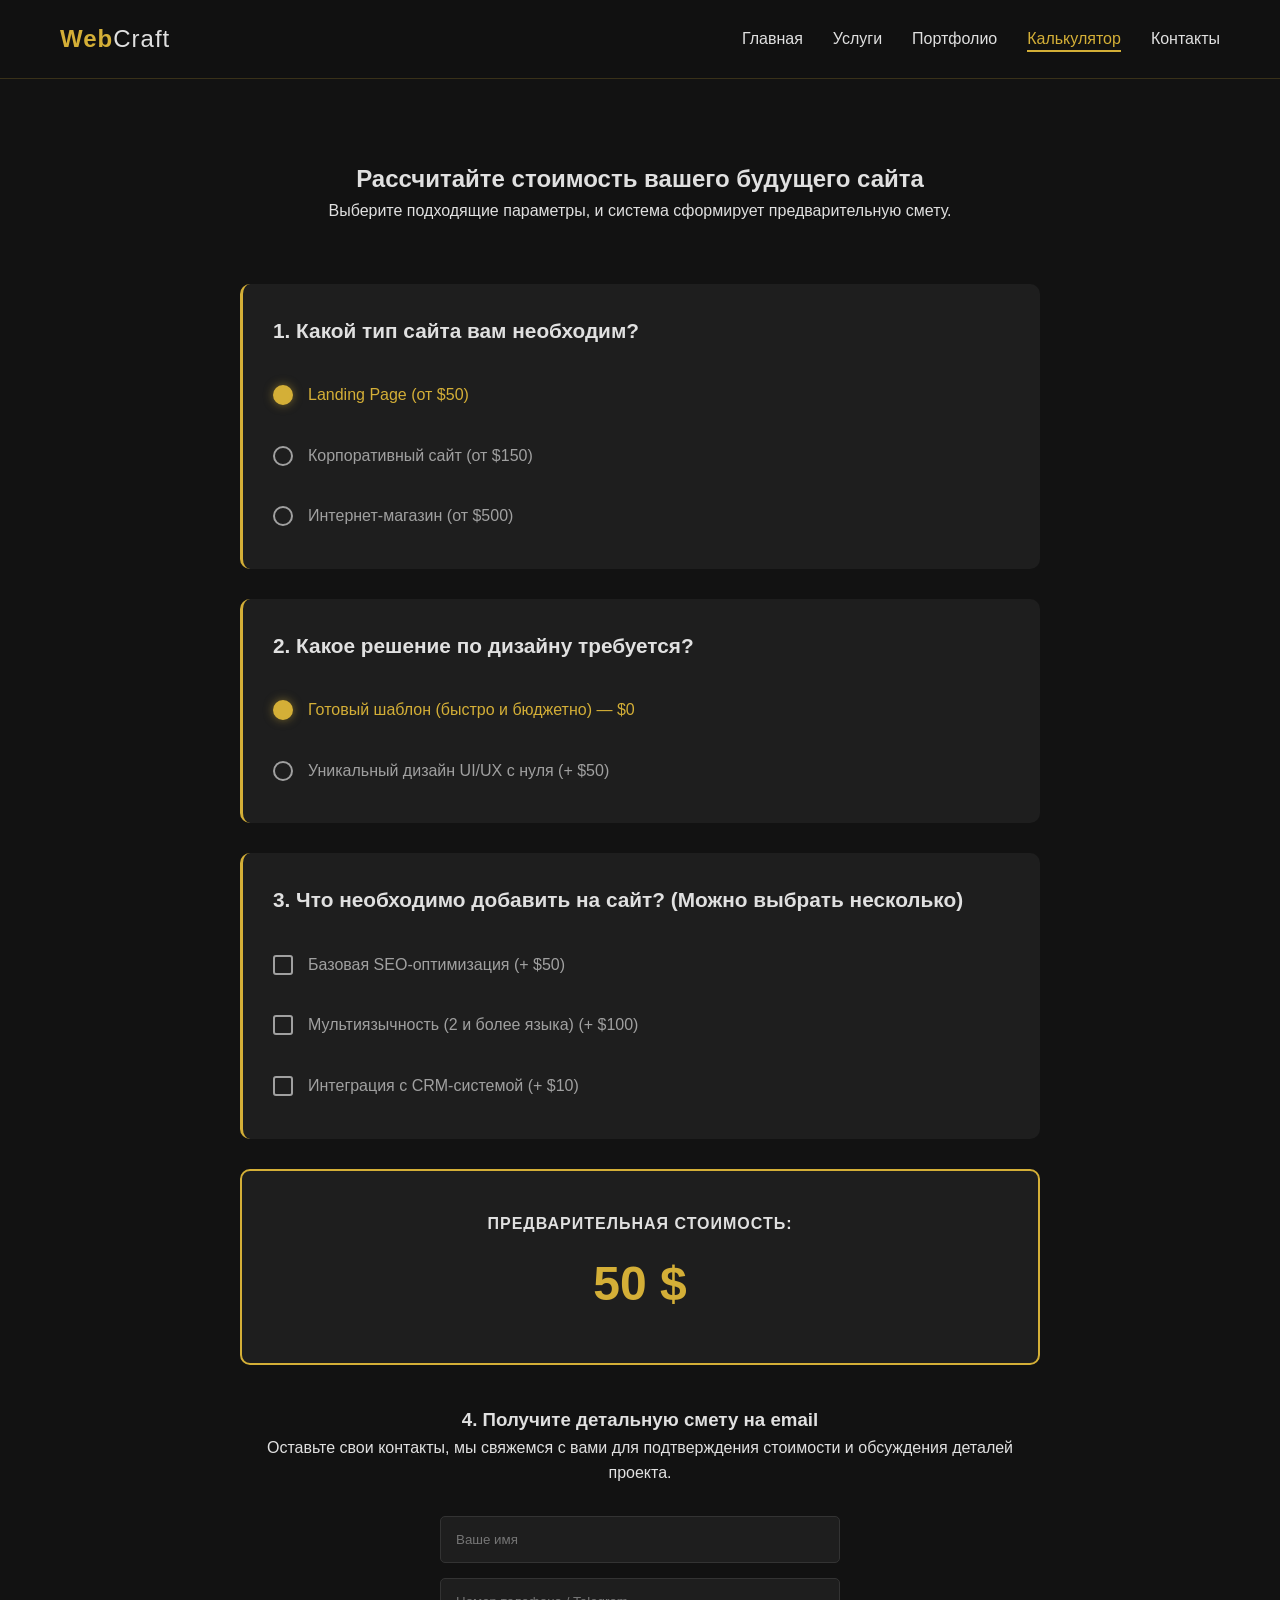
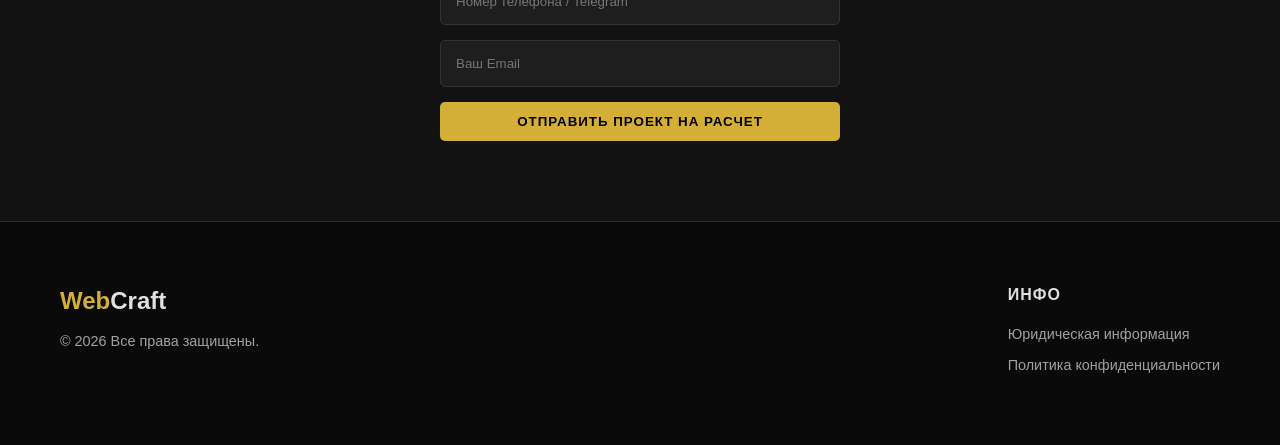
==== calculator.html @ 6cf31d61 "Add files via upload" ====
<!DOCTYPE html>
<html lang="ru">
<head>
    <meta charset="UTF-8">
    <meta name="viewport" content="width=device-width, initial-scale=1.0">
    <title>Калькулятор стоимости разработки сайта | WebCraft</title>
    <link rel="shortcut icon" href="images/favicon.ico" type="image/x-icon">
    <link rel="stylesheet" href="style.css">
</head>
<body>

    <header class="header">
        <div class="container">
            <div class="logo">
                <a href="index.html"><strong>Web</strong>Craft</a>
            </div>
            <nav class="navigation">
                <ul>
                    <li><a href="index.html">Главная</a></li>
                    <li><a href="index.html#services">Услуги</a></li>
                    <li><a href="index.html#portfolio">Портфолио</a></li>
                    <li><a href="calculator.html" class="active">Калькулятор</a></li>
                    <li><a href="contacts.html">Контакты</a></li>
                </ul>
            </nav>
        </div>
    </header>

    <main class="calc-page">
        <section class="calculator-section">
            <div class="container">
                <div class="calc-header">
                    <h1>Рассчитайте стоимость вашего будущего сайта</h1>
                    <p>Выберите подходящие параметры, и система сформирует предварительную смету.</p>
                </div>

                <form id="site-calculator" class="calc-form">
                    
                    <div class="calc-step">
                        <h3>1. Какой тип сайта вам необходим?</h3>
                        <div class="radio-group">
                            <label class="calc-option">
                                <input type="radio" name="site-type" value="landing" data-price="50" checked>
                                <span class="option-custom"></span>
                                <span class="option-text">Landing Page (от $50)</span>
                            </label>
                            <label class="calc-option">
                                <input type="radio" name="site-type" value="corporate" data-price="150">
                                <span class="option-custom"></span>
                                <span class="option-text">Корпоративный сайт (от $150)</span>
                            </label>
                            <label class="calc-option">
                                <input type="radio" name="site-type" value="ecommerce" data-price="500">
                                <span class="option-custom"></span>
                                <span class="option-text">Интернет-магазин (от $500)</span>
                            </label>
                        </div>
                    </div>

                    <div class="calc-step">
                        <h3>2. Какое решение по дизайну требуется?</h3>
                        <div class="radio-group">
                            <label class="calc-option">
                                <input type="radio" name="design-type" value="template" data-price="0" checked>
                                <span class="option-custom"></span>
                                <span class="option-text">Готовый шаблон (быстро и бюджетно) — $0</span>
                            </label>
                            <label class="calc-option">
                                <input type="radio" name="design-type" value="custom" data-price="50">
                                <span class="option-custom"></span>
                                <span class="option-text">Уникальный дизайн UI/UX с нуля (+ $50)</span>
                            </label>
                        </div>
                    </div>

                    <div class="calc-step">
                        <h3>3. Что необходимо добавить на сайт? (Можно выбрать несколько)</h3>
                        <div class="checkbox-group">
                            <label class="calc-option">
                                <input type="checkbox" name="addons" value="seo" data-price="50">
                                <span class="option-custom-check"></span>
                                <span class="option-text">Базовая SEO-оптимизация (+ $50)</span>
                            </label>
                            <label class="calc-option">
                                <input type="checkbox" name="addons" value="multilang" data-price="100">
                                <span class="option-custom-check"></span>
                                <span class="option-text">Мультиязычность (2 и более языка) (+ $100)</span>
                            </label>
                            <label class="calc-option">
                                <input type="checkbox" name="addons" value="crm" data-price="10">
                                <span class="option-custom-check"></span>
                                <span class="option-text">Интеграция с CRM-системой (+ $10)</span>
                            </label>
                        </div>
                    </div>

                    <div class="calc-total">
                        <h4>Предварительная стоимость:</h4>
                        <div class="total-price"><span id="total-cost">300</span> $</div>
                    </div>

                    <div class="calc-lead-form">
                        <h3>4. Получите детальную смету на email</h3>
                        <p>Оставьте свои контакты, мы свяжемся с вами для подтверждения стоимости и обсуждения деталей проекта.</p>
                        
                        <div class="form-inputs">
                            <input type="text" name="client-name" placeholder="Ваше имя" required>
                            <input type="tel" name="client-phone" placeholder="Номер телефона / Telegram" required>
                            <input type="email" name="client-email" placeholder="Ваш Email" required>
                            <button type="submit" class="btn btn-primary">Отправить проект на расчет</button>
                        </div>
                    </div>

                </form>
            </div>
        </section>
    </main>

    <footer class="footer">
        <div class="container">
            <div class="footer-grid">
                <div class="footer-brand">
                    <h3><strong>Web</strong>Craft</h3>
                    <p>© 2026 Все права защищены.</p>
                </div>
                <div class="footer-links">
                    <h4>Инфо</h4>
                    <ul>
                        <li><a href="legal.html">Юридическая информация</a></li>
                        <li><a href="#">Политика конфиденциальности</a></li>
                    </ul>
                </div>
            </div>
        </div>
    </footer>

    <script src="script.js"></script>
</body>
</html>
---- style.css ----
/* ==========================================================================
   ОСНОВНЫЕ СТИЛИ (Переменные и обнуление)
   ========================================================================== */
:root {
    /* Наша цветовая палитра */
    --bg-dark: #121212;      /* Глубокий темно-серый для фона */
    --bg-card: #1E1E1E;      /* Чуть светлее для блоков, карточек */
    --text-main: #E0E0E0;   /* Светло-серый текст (не чисто белый, чтобы не резал глаза) */
    --text-muted: #A0A0A0;  /* Потускневший текст для описаний */
    --gold: #D4AF37;        /* Основной золотой акцент */
    --gold-hover: #F1D57F;  /* Золотой при наведении (светлее) */
    
    /* Шрифты и параметры */
    --font-main: 'Segoe UI', Roboto, Helvetica, Arial, sans-serif;
    --container-width: 1200px;
    --transition: all 0.3s ease;
}

* {
    margin: 0;
    padding: 0;
    box-sizing: border-box;
}

body {
    background-color: var(--bg-dark);
    color: var(--text-main);
    font-family: var(--font-main);
    line-height: 1.6;
    overflow-x: hidden;
}

a {
    text-decoration: none;
    color: inherit;
    transition: var(--transition);
}

ul {
    list-style: none;
}

img {
    max-width: 100%;
    height: auto;
}

/* Общие элементы */
.container {
    max-width: var(--container-width);
    margin: 0 auto;
    padding: 0 20px;
}

.container-narrow {
    max-width: 800px; /* Для юридических текстов */
}

.section-title {
    text-align: center;
    font-size: 2.5rem;
    margin-bottom: 50px;
    text-transform: uppercase;
    letter-spacing: 2px;
}

/* Кнопки (Buttons) */
.btn {
    display: inline-block;
    padding: 12px 30px;
    border-radius: 5px;
    font-weight: 600;
    text-transform: uppercase;
    letter-spacing: 1px;
    cursor: pointer;
    border: none;
    text-align: center;
}

.btn-primary {
    background-color: var(--gold);
    color: #000; /* Черный текст на золотом */
}

.btn-primary:hover {
    background-color: var(--gold-hover);
    transform: translateY(-2px); /* Легкий эффект всплытия */
}

.btn-secondary {
    background-color: transparent;
    border: 2px solid var(--gold);
    color: var(--gold);
}

.btn-secondary:hover {
    background-color: rgba(212, 175, 55, 0.1); /* Прозрачный золотой фон */
}

.btn-outline {
    background-color: transparent;
    border: 2px solid var(--text-main);
    color: var(--text-main);
}

.btn-outline:hover {
    border-color: var(--gold);
    color: var(--gold);
}

/* ==========================================================================
   ШАПКА (Header)
   ========================================================================== */
.header {
    background-color: rgba(18, 18, 18, 0.95); /* Полупрозрачный фон */
    padding: 20px 0;
    position: fixed;
    top: 0;
    width: 100%;
    z-index: 1000;
    border-bottom: 1px solid rgba(212, 175, 55, 0.2); /* Тонкая золотая линия */
}

.header .container {
    display: flex;
    justify-content: space-between;
    align-items: center;
}

.logo {
    font-size: 1.5rem;
    letter-spacing: 1px;
}

.logo strong {
    color: var(--gold); /* "Web" в логотипе золотой */
}

.navigation ul {
    display: flex;
    gap: 30px;
}

.navigation a {
    font-weight: 500;
    position: relative;
    padding-bottom: 5px;
}

/* Золотое подчеркивание при наведении (эффект Хай-тек) */
.navigation a::after {
    content: '';
    position: absolute;
    bottom: 0;
    left: 0;
    width: 0;
    height: 2px;
    background-color: var(--gold);
    transition: var(--transition);
}

.navigation a:hover::after,
.navigation a.active::after {
    width: 100%;
}

.navigation a.active {
    color: var(--gold);
}

/* Корректировка отступа для main, чтобы header не перекрывал контент */
main {
    margin-top: 80px;
}

/* ==========================================================================
   ГЛАВНАЯ СТРАНИЦА (Index.html)
   ========================================================================== */

/* Hero Section */
.hero {
    padding: 100px 0;
    background: radial-gradient(circle at center, #1E1E1E 0%, #121212 100%); /* Градиент */
}

.hero .container {
    display: flex;
    align-items: center;
    gap: 50px;
}

.hero-content {
    flex: 1;
}

.hero-content h1 {
    font-size: 3.5rem;
    line-height: 1.2;
    margin-bottom: 20px;
}

.hero-content p {
    color: var(--text-muted);
    font-size: 1.2rem;
    margin-bottom: 40px;
}

.hero-buttons {
    display: flex;
    gap: 20px;
}

.hero-image {
    flex: 1;
    text-align: right;
}

.hero-image img {
    filter: drop-shadow(0 0 15px rgba(212, 175, 55, 0.3)); /* Золотое свечение */
}

/* Services */
.services {
    padding: 80px 0;
    background-color: var(--bg-card);
}

.services-grid {
    display: flex;
    gap: 30px;
}

.service-card {
    flex: 1;
    background-color: var(--bg-dark);
    padding: 40px;
    border-radius: 10px;
    border: 1px solid transparent;
    transition: var(--transition);
    text-align: center;
}

.service-card:hover {
    border-color: var(--gold);
    transform: translateY(-5px);
}

.service-card h3 {
    font-size: 1.5rem;
    margin-bottom: 15px;
    color: var(--gold);
}

.service-card p {
    color: var(--text-muted);
    margin-bottom: 25px;
}

.price {
    font-size: 1.3rem;
    font-weight: 700;
    color: var(--text-main);
    border-bottom: 2px solid var(--gold); /* Подчеркивание цены */
    padding-bottom: 5px;
}

/* Portfolio (краткая версия) */
.portfolio {
    padding: 80px 0;
}

.portfolio-grid {
    display: flex;
    gap: 30px;
}

.portfolio-item {
    flex: 1;
    position: relative;
    border-radius: 10px;
    overflow: hidden;
    border: 1px solid rgba(212, 175, 55, 0.2);
}

.portfolio-item img {
    display: block;
    width: 100%;
}

.portfolio-info {
    position: absolute;
    bottom: 0;
    left: 0;
    width: 100%;
    padding: 20px;
    background: linear-gradient(to top, rgba(0,0,0,0.8), transparent);
}

.portfolio-info h3 {
    color: var(--gold);
    font-size: 1.2rem;
}

/* CTA Block */
.cta-block {
    padding: 100px 0;
    background-color: var(--bg-card);
    text-align: center;
    border-top: 1px solid rgba(212, 175, 55, 0.2);
}

.cta-block h2 {
    font-size: 2.5rem;
    margin-bottom: 15px;
}

.cta-block p {
    color: var(--text-muted);
    margin-bottom: 40px;
    max-width: 600px;
    margin-left: auto;
    margin-right: auto;
}

.btn-large {
    padding: 15px 40px;
    font-size: 1.1rem;
}

/* ==========================================================================
   КАЛЬКУЛЯТОР (Calculator.html)
   ========================================================================== */
.calc-page {
    padding: 80px 0;
}

.calc-header {
    text-align: center;
    margin-bottom: 60px;
}

.calc-form {
    max-width: 800px;
    margin: 0 auto;
}

.calc-step {
    background-color: var(--bg-card);
    padding: 30px;
    border-radius: 10px;
    margin-bottom: 30px;
    border-left: 3px solid var(--gold); /* Золотая полоса слева */
}

.calc-step h3 {
    font-size: 1.3rem;
    margin-bottom: 25px;
    color: var(--text-main);
}

/* Группы опций */
.radio-group, .checkbox-group {
    display: flex;
    flex-direction: column;
    gap: 15px;
}

/* Стилизация опции (Label) */
.calc-option {
    display: flex;
    align-items: center;
    cursor: pointer;
    position: relative;
    padding: 10px 0;
}

/* Скрываем стандартные кружочки и галочки */
.calc-option input {
    position: absolute;
    opacity: 0;
    cursor: pointer;
}

/* Кастомный радио-кружок */
.option-custom, .option-custom-check {
    width: 20px;
    height: 20px;
    border: 2px solid var(--text-muted);
    margin-right: 15px;
    transition: var(--transition);
    display: inline-block;
}

.option-custom { border-radius: 50%; } /* Круглый */
.option-custom-check { border-radius: 3px; } /* Квадратный */

/* Стиль при наведении */
.calc-option:hover .option-custom,
.calc-option:hover .option-custom-check {
    border-color: var(--gold);
}

/* Стиль при выборе (Checked) */
.calc-option input:checked + .option-custom,
.calc-option input:checked + .option-custom-check {
    border-color: var(--gold);
    background-color: var(--gold);
    box-shadow: 0 0 10px rgba(212, 175, 55, 0.5); /* Хай-тек свечение */
}

.option-text {
    color: var(--text-muted);
    transition: var(--transition);
}

.calc-option input:checked ~ .option-text {
    color: var(--gold); /* Текст становится золотым при выборе */
    font-weight: 500;
}

/* Итоговая цена */
.calc-total {
    text-align: center;
    padding: 40px;
    margin-bottom: 40px;
    background-color: var(--bg-card);
    border-radius: 10px;
    border: 2px solid var(--gold);
}

.calc-total h4 {
    text-transform: uppercase;
    letter-spacing: 1px;
    margin-bottom: 10px;
}

.total-price {
    font-size: 3rem;
    font-weight: 800;
    color: var(--gold);
}

/* Лид-форма */
.calc-lead-form {
    text-align: center;
}

.form-inputs {
    margin-top: 30px;
    display: flex;
    flex-direction: column;
    gap: 15px;
    max-width: 400px;
    margin-left: auto;
    margin-right: auto;
}

/* Вводы (Inputs) в стиле хай-тек */
.form-inputs input {
    padding: 15px;
    background-color: var(--bg-card);
    border: 1px solid #333;
    color: var(--text-main);
    border-radius: 5px;
    transition: var(--transition);
}

.form-inputs input:focus {
    outline: none;
    border-color: var(--gold); /* Золотая рамка при фокусе */
    box-shadow: 0 0 10px rgba(212, 175, 55, 0.2);
}

/* ==========================================================================
   ЮРИДИЧЕСКАЯ ИНФОРМАЦИЯ (Legal.html)
   ========================================================================== */
.legal-page {
    padding: 80px 0;
}

.legal-section h1 {
    font-size: 2.5rem;
    margin-bottom: 10px;
}

.last-updated {
    color: var(--text-muted);
    margin-bottom: 30px;
}

hr {
    border: 0;
    height: 1px;
    background: linear-gradient(to right, var(--gold), transparent);
    margin-bottom: 40px;
}

.legal-block {
    margin-bottom: 40px;
}

.legal-block h2 {
    color: var(--gold);
    margin-bottom: 20px;
    font-size: 1.5rem;
}

.legal-block p {
    color: var(--text-muted);
    margin-bottom: 15px;
}

.legal-block ul {
    margin-left: 20px;
    list-style: disc;
    color: var(--text-muted);
    margin-bottom: 15px;
}

.legal-block a {
    color: var(--gold);
    border-bottom: 1px solid var(--gold);
}

.legal-table {
    width: 100%;
    border-collapse: collapse;
    margin-top: 20px;
}

.legal-table td {
    padding: 15px;
    border-bottom: 1px solid #333;
    color: var(--text-muted);
}

.legal-table tr:hover td {
    background-color: rgba(255, 255, 255, 0.02); /* Легкий блик */
}

.legal-table td strong {
    color: var(--text-main);
}

/* ==========================================================================
   ПОДВАЛ (Footer)
   ========================================================================== */
.footer {
    padding: 60px 0;
    background-color: #0A0A0A; /* Чуть темнее основного фона */
    border-top: 1px solid rgba(212, 175, 55, 0.2);
}

.footer-grid {
    display: flex;
    justify-content: space-between;
    gap: 40px;
}

.footer-brand h3 { font-size: 1.5rem; margin-bottom: 10px; }
.footer-brand strong { color: var(--gold); }
.footer-brand p { color: var(--text-muted); font-size: 0.9rem; }

.footer-contacts h4, .footer-links h4 {
    text-transform: uppercase;
    letter-spacing: 1px;
    margin-bottom: 15px;
    color: var(--text-main);
}

.footer-contacts p, .footer-links a {
    color: var(--text-muted);
    font-size: 0.9rem;
    margin-bottom: 8px;
    display: block;
}

.footer-links a:hover,
.footer-links a.active {
    color: var(--gold);
}
/* ==========================================================================
   СТРАНИЦА КОНТАКТОВ (Contacts.html)
   ========================================================================== */
.contacts-page {
    padding: 80px 0;
}

.contacts-header {
    text-align: center;
    margin-bottom: 60px;
}

.contacts-grid {
    display: flex;
    gap: 50px;
}

.contacts-info, .contacts-form-box {
    flex: 1;
    background-color: var(--bg-card);
    padding: 40px;
    border-radius: 10px;
    border: 1px solid rgba(212, 175, 55, 0.1);
}

.contacts-info h2, .contacts-form-box h2 {
    font-size: 1.8rem;
    color: var(--gold);
    margin-bottom: 15px;
}

.contacts-description {
    color: var(--text-muted);
    margin-bottom: 30px;
}

/* Сводка контактов */
.info-meta {
    display: flex;
    flex-direction: column;
    gap: 20px;
    margin-bottom: 30px;
}

.meta-item {
    display: flex;
    flex-direction: column;
    border-bottom: 1px solid #333;
    padding-bottom: 10px;
}

.meta-label {
    font-size: 0.85rem;
    color: var(--text-muted);
    text-transform: uppercase;
    letter-spacing: 1px;
}

.meta-value {
    font-size: 1.2rem;
    font-weight: 500;
    margin-top: 5px;
}

.meta-value:hover {
    color: var(--gold);
}

.text-gold {
    color: var(--gold);
}

/* Блок карты */
.contacts-map-box {
    margin-top: 20px;
}

.map-placeholder {
    background-color: var(--bg-dark);
    height: 200px;
    border-radius: 5px;
    border: 1px dashed var(--gold);
    display: flex;
    justify-content: center;
    align-items: center;
    color: var(--text-muted);
    font-size: 0.9rem;
}

/* Форма */
.feedback-form {
    display: flex;
    flex-direction: column;
    gap: 20px;
    margin-top: 30px;
}

.form-group input, .form-group textarea {
    width: 100%;
    padding: 15px;
    background-color: var(--bg-dark);
    border: 1px solid #333;
    color: var(--text-main);
    border-radius: 5px;
    font-family: var(--font-main);
    transition: var(--transition);
}

.form-group input:focus, .form-group textarea:focus {
    outline: none;
    border-color: var(--gold);
    box-shadow: 0 0 10px rgba(212, 175, 55, 0.2);
}

.btn-full {
    width: 100%;
}
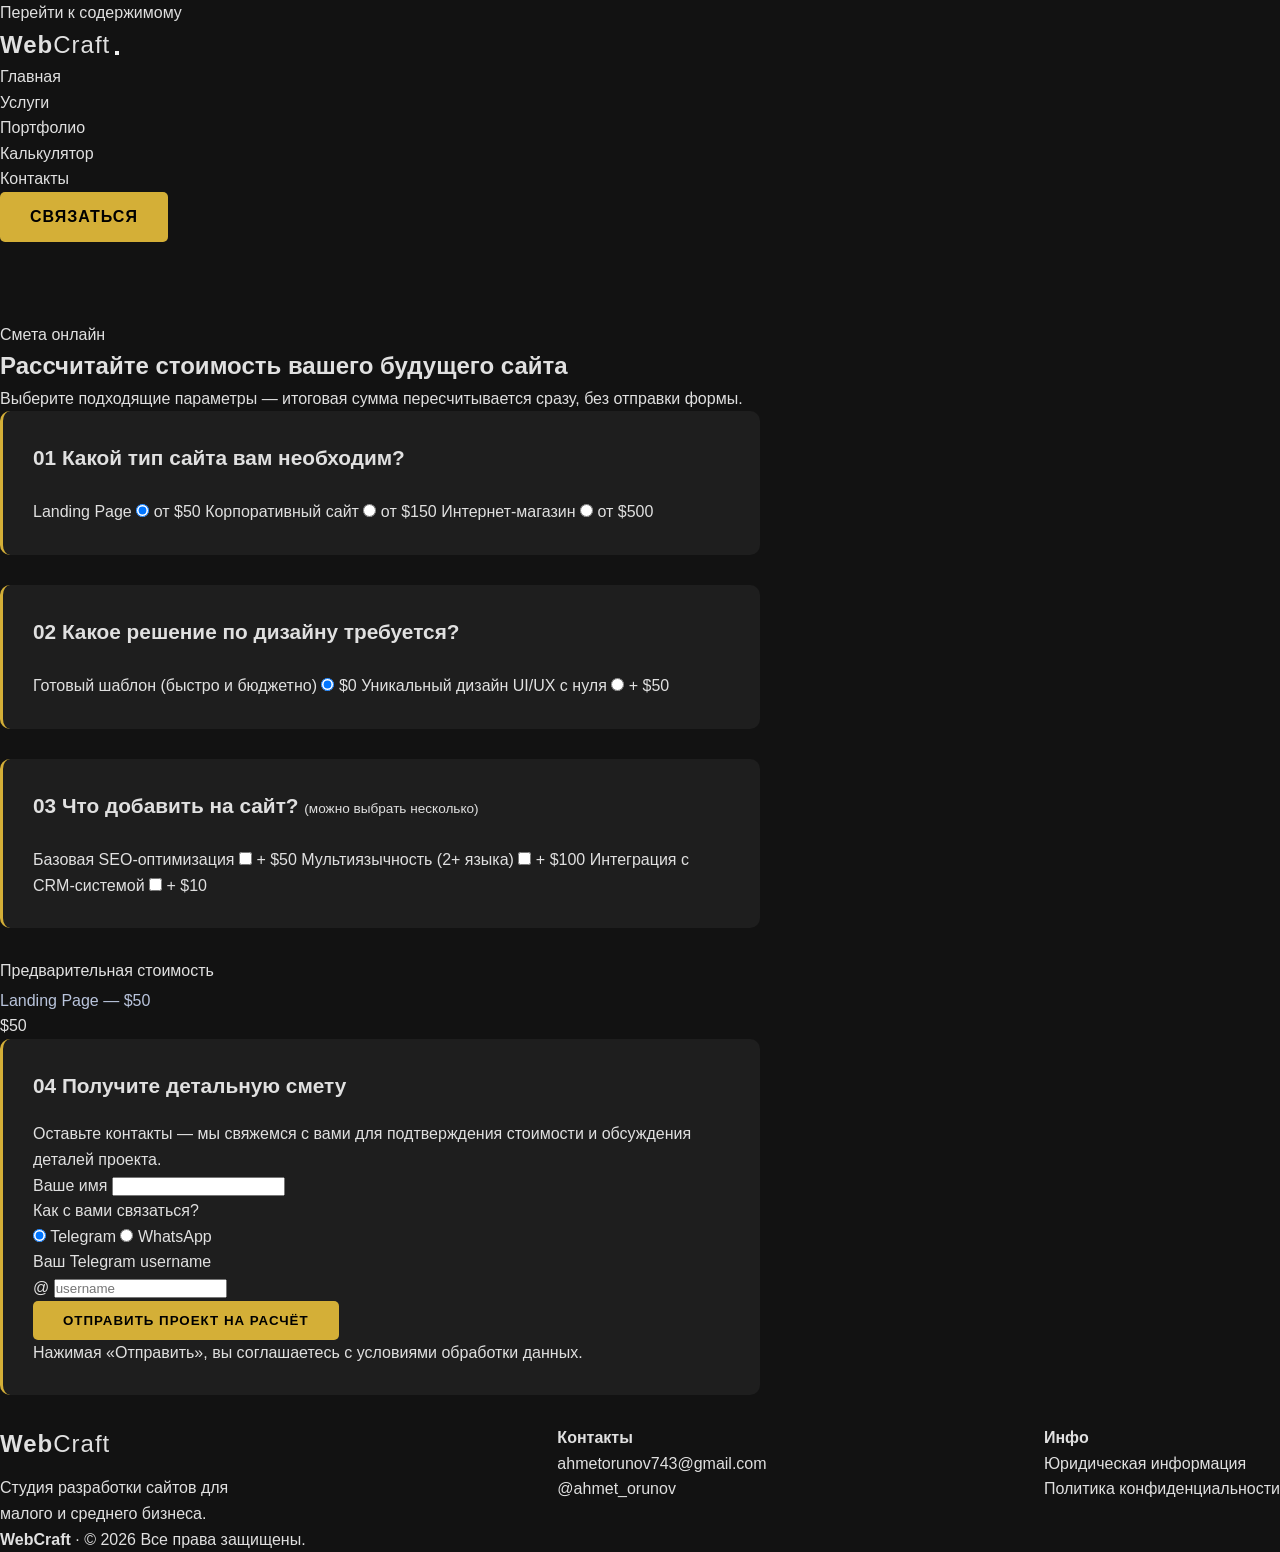
==== commit a281bb26: "Cjjc Nxbc" ====
--- a/calculator.html
+++ b/calculator.html
@@ -1,139 +1,219 @@
-<!DOCTYPE html>
-<html lang="ru">
-<head>
-    <meta charset="UTF-8">
-    <meta name="viewport" content="width=device-width, initial-scale=1.0">
-    <title>Калькулятор стоимости разработки сайта | WebCraft</title>
-    <link rel="shortcut icon" href="images/favicon.ico" type="image/x-icon">
-    <link rel="stylesheet" href="style.css">
-</head>
-<body>
-
-    <header class="header">
-        <div class="container">
-            <div class="logo">
-                <a href="index.html"><strong>Web</strong>Craft</a>
-            </div>
-            <nav class="navigation">
-                <ul>
-                    <li><a href="index.html">Главная</a></li>
-                    <li><a href="index.html#services">Услуги</a></li>
-                    <li><a href="index.html#portfolio">Портфолио</a></li>
-                    <li><a href="calculator.html" class="active">Калькулятор</a></li>
-                    <li><a href="contacts.html">Контакты</a></li>
-                </ul>
-            </nav>
-        </div>
-    </header>
-
-    <main class="calc-page">
-        <section class="calculator-section">
-            <div class="container">
-                <div class="calc-header">
-                    <h1>Рассчитайте стоимость вашего будущего сайта</h1>
-                    <p>Выберите подходящие параметры, и система сформирует предварительную смету.</p>
-                </div>
-
-                <form id="site-calculator" class="calc-form">
-                    
-                    <div class="calc-step">
-                        <h3>1. Какой тип сайта вам необходим?</h3>
-                        <div class="radio-group">
-                            <label class="calc-option">
-                                <input type="radio" name="site-type" value="landing" data-price="50" checked>
-                                <span class="option-custom"></span>
-                                <span class="option-text">Landing Page (от $50)</span>
-                            </label>
-                            <label class="calc-option">
-                                <input type="radio" name="site-type" value="corporate" data-price="150">
-                                <span class="option-custom"></span>
-                                <span class="option-text">Корпоративный сайт (от $150)</span>
-                            </label>
-                            <label class="calc-option">
-                                <input type="radio" name="site-type" value="ecommerce" data-price="500">
-                                <span class="option-custom"></span>
-                                <span class="option-text">Интернет-магазин (от $500)</span>
-                            </label>
-                        </div>
-                    </div>
-
-                    <div class="calc-step">
-                        <h3>2. Какое решение по дизайну требуется?</h3>
-                        <div class="radio-group">
-                            <label class="calc-option">
-                                <input type="radio" name="design-type" value="template" data-price="0" checked>
-                                <span class="option-custom"></span>
-                                <span class="option-text">Готовый шаблон (быстро и бюджетно) — $0</span>
-                            </label>
-                            <label class="calc-option">
-                                <input type="radio" name="design-type" value="custom" data-price="50">
-                                <span class="option-custom"></span>
-                                <span class="option-text">Уникальный дизайн UI/UX с нуля (+ $50)</span>
-                            </label>
-                        </div>
-                    </div>
-
-                    <div class="calc-step">
-                        <h3>3. Что необходимо добавить на сайт? (Можно выбрать несколько)</h3>
-                        <div class="checkbox-group">
-                            <label class="calc-option">
-                                <input type="checkbox" name="addons" value="seo" data-price="50">
-                                <span class="option-custom-check"></span>
-                                <span class="option-text">Базовая SEO-оптимизация (+ $50)</span>
-                            </label>
-                            <label class="calc-option">
-                                <input type="checkbox" name="addons" value="multilang" data-price="100">
-                                <span class="option-custom-check"></span>
-                                <span class="option-text">Мультиязычность (2 и более языка) (+ $100)</span>
-                            </label>
-                            <label class="calc-option">
-                                <input type="checkbox" name="addons" value="crm" data-price="10">
-                                <span class="option-custom-check"></span>
-                                <span class="option-text">Интеграция с CRM-системой (+ $10)</span>
-                            </label>
-                        </div>
-                    </div>
-
-                    <div class="calc-total">
-                        <h4>Предварительная стоимость:</h4>
-                        <div class="total-price"><span id="total-cost">300</span> $</div>
-                    </div>
-
-                    <div class="calc-lead-form">
-                        <h3>4. Получите детальную смету на email</h3>
-                        <p>Оставьте свои контакты, мы свяжемся с вами для подтверждения стоимости и обсуждения деталей проекта.</p>
-                        
-                        <div class="form-inputs">
-                            <input type="text" name="client-name" placeholder="Ваше имя" required>
-                            <input type="tel" name="client-phone" placeholder="Номер телефона / Telegram" required>
-                            <input type="email" name="client-email" placeholder="Ваш Email" required>
-                            <button type="submit" class="btn btn-primary">Отправить проект на расчет</button>
-                        </div>
-                    </div>
-
-                </form>
-            </div>
-        </section>
-    </main>
-
-    <footer class="footer">
-        <div class="container">
-            <div class="footer-grid">
-                <div class="footer-brand">
-                    <h3><strong>Web</strong>Craft</h3>
-                    <p>© 2026 Все права защищены.</p>
-                </div>
-                <div class="footer-links">
-                    <h4>Инфо</h4>
-                    <ul>
-                        <li><a href="legal.html">Юридическая информация</a></li>
-                        <li><a href="#">Политика конфиденциальности</a></li>
-                    </ul>
-                </div>
-            </div>
-        </div>
-    </footer>
-
-    <script src="script.js"></script>
-</body>
-</html>+<!doctype html>
+<html lang="ru">
+<head>
+  <meta charset="UTF-8">
+  <meta name="viewport" content="width=device-width, initial-scale=1.0">
+  <title>Калькулятор стоимости разработки сайта | WebCraft</title>
+  <meta name="description" content="Рассчитайте предварительную стоимость вашего сайта онлайн: выберите тип сайта, дизайн и нужные опции — итог обновляется сразу.">
+
+  <meta property="og:type" content="website">
+  <meta property="og:title" content="Калькулятор стоимости разработки сайта | WebCraft">
+  <meta property="og:description" content="Выберите параметры — получите предварительную смету за 2 минуты.">
+  <meta property="og:image" content="https://ahmetorunov743.github.io/WebCraft/images.jfif">
+  <meta property="og:url" content="https://ahmetorunov743.github.io/WebCraft/calculator.html">
+
+  <link rel="icon" type="image/svg+xml" href="favicon.svg">
+  <link rel="preconnect" href="https://fonts.googleapis.com">
+  <link rel="preconnect" href="https://fonts.gstatic.com" crossorigin>
+  <link href="https://fonts.googleapis.com/css2?family=Space+Grotesk:wght@500;700&family=Inter:wght@400;500;600&family=JetBrains+Mono:wght@400;600&display=swap" rel="stylesheet">
+  <link rel="stylesheet" href="style.css">
+</head>
+<body>
+  <a class="skip-link" href="#main">Перейти к содержимому</a>
+
+  <header class="site-header">
+    <div class="wrap">
+      <a class="logo" href="index.html"><b>Web</b>Craft</a>
+      <button class="nav-toggle" aria-label="Открыть меню" aria-expanded="false">
+        <span></span>
+      </button>
+      <nav class="main-nav">
+        <ul>
+          <li><a href="index.html">Главная</a></li>
+          <li><a href="index.html#services">Услуги</a></li>
+          <li><a href="index.html#portfolio">Портфолио</a></li>
+          <li><a href="calculator.html" aria-current="page">Калькулятор</a></li>
+          <li><a href="contacts.html">Контакты</a></li>
+        </ul>
+        <a class="btn btn-primary" href="contacts.html">Связаться</a>
+      </nav>
+    </div>
+  </header>
+
+  <main id="main">
+    <section class="section" style="padding-bottom:0;">
+      <div class="wrap">
+        <p class="eyebrow">Смета онлайн</p>
+        <h1>Рассчитайте стоимость вашего будущего сайта</h1>
+        <p class="lede">Выберите подходящие параметры — итоговая сумма пересчитывается сразу, без отправки формы.</p>
+      </div>
+    </section>
+
+    <section class="section">
+      <div class="wrap" style="max-width:760px;">
+        <form data-calculator action="https://formspree.io/f/mojojoqe" method="POST">
+          <input type="hidden" name="_subject" value="Заявка с калькулятора WebCraft">
+          <input type="hidden" name="subject" value="Заявка с калькулятора WebCraft">
+          <input type="hidden" name="_next" value="https://ahmetorunov743.github.io/WebCraft/thanks.html">
+
+          <div class="calc-step">
+            <h3><span class="num">01</span> Какой тип сайта вам необходим?</h3>
+            <div class="option-grid">
+              <label class="option-card">
+                <span class="opt-label">Landing Page</span>
+                <input type="radio" name="site-type" value="landing" data-label="Landing Page" checked>
+                <span class="opt-price">от $50</span>
+              </label>
+              <label class="option-card">
+                <span class="opt-label">Корпоративный сайт</span>
+                <input type="radio" name="site-type" value="corporate" data-label="Корпоративный сайт">
+                <span class="opt-price">от $150</span>
+              </label>
+              <label class="option-card">
+                <span class="opt-label">Интернет-магазин</span>
+                <input type="radio" name="site-type" value="shop" data-label="Интернет-магазин">
+                <span class="opt-price">от $500</span>
+              </label>
+            </div>
+          </div>
+
+          <div class="calc-step">
+            <h3><span class="num">02</span> Какое решение по дизайну требуется?</h3>
+            <div class="option-grid">
+              <label class="option-card">
+                <span class="opt-label">Готовый шаблон (быстро и бюджетно)</span>
+                <input type="radio" name="design-type" value="template" data-label="Готовый шаблон" checked>
+                <span class="opt-price">$0</span>
+              </label>
+              <label class="option-card">
+                <span class="opt-label">Уникальный дизайн UI/UX с нуля</span>
+                <input type="radio" name="design-type" value="custom" data-label="Уникальный дизайн UI/UX">
+                <span class="opt-price">+ $50</span>
+              </label>
+            </div>
+          </div>
+
+          <div class="calc-step">
+            <h3><span class="num">03</span> Что добавить на сайт? <span style="font-family:var(--font-body); font-weight:400; font-size:.85rem; color:var(--ink-soft);">(можно выбрать несколько)</span></h3>
+            <div class="option-grid">
+              <label class="option-card">
+                <span class="opt-label">Базовая SEO-оптимизация</span>
+                <input type="checkbox" name="addon" value="seo" data-label="Базовая SEO-оптимизация">
+                <span class="opt-price">+ $50</span>
+              </label>
+              <label class="option-card">
+                <span class="opt-label">Мультиязычность (2+ языка)</span>
+                <input type="checkbox" name="addon" value="multilang" data-label="Мультиязычность">
+                <span class="opt-price">+ $100</span>
+              </label>
+              <label class="option-card">
+                <span class="opt-label">Интеграция с CRM-системой</span>
+                <input type="checkbox" name="addon" value="crm" data-label="Интеграция с CRM">
+                <span class="opt-price">+ $10</span>
+              </label>
+            </div>
+          </div>
+
+          <div class="calc-total-stamp">
+            <div>
+              <p class="label">Предварительная стоимость</p>
+              <p class="form-note" data-total-breakdown style="color:#B9C4DC; margin:4px 0 0;">Выберите параметры выше</p>
+            </div>
+            <div class="amount" data-total-amount>$50</div>
+          </div>
+
+          <div class="calc-step">
+            <h3><span class="num">04</span> Получите детальную смету</h3>
+            <p style="color:var(--ink-soft); margin-top:-6px;">Оставьте контакты — мы свяжемся с вами для подтверждения стоимости и обсуждения деталей проекта.</p>
+
+            <div class="field">
+              <label for="calc-name">Ваше имя</label>
+              <input type="text" id="calc-name" name="Имя" required>
+            </div>
+
+            <div class="field">
+              <label>Как с вами связаться?</label>
+              <div class="method-toggle">
+                <label class="method-option">
+                  <input type="radio" name="Способ связи" value="Telegram" checked>
+                  <span>Telegram</span>
+                </label>
+                <label class="method-option">
+                  <input type="radio" name="Способ связи" value="WhatsApp">
+                  <span>WhatsApp</span>
+                </label>
+              </div>
+
+              <div class="method-field" data-method-field="Telegram">
+                <label for="calc-telegram">Ваш Telegram username</label>
+                <div class="input-prefix">
+                  <span class="prefix">@</span>
+                  <input type="text" id="calc-telegram" name="Telegram" placeholder="username" required>
+                </div>
+              </div>
+
+              <div class="method-field" data-method-field="WhatsApp" hidden>
+                <label for="calc-phone">Номер WhatsApp</label>
+                <div class="phone-row">
+                  <select id="calc-country" name="Код страны" aria-label="Код страны">
+                    <option value="+7">Россия +7</option>
+                    <option value="+7">Казахстан +7</option>
+                    <option value="+375">Беларусь +375</option>
+                    <option value="+380">Украина +380</option>
+                    <option value="+998">Узбекистан +998</option>
+                    <option value="+993">Туркменистан +993</option>
+                    <option value="+992">Таджикистан +992</option>
+                    <option value="+996">Кыргызстан +996</option>
+                    <option value="+374">Армения +374</option>
+                    <option value="+994">Азербайджан +994</option>
+                    <option value="+373">Молдова +373</option>
+                    <option value="+995">Грузия +995</option>
+                  </select>
+                  <input type="tel" id="calc-phone" name="Номер WhatsApp" placeholder="xx xx xx xx" disabled required>
+                </div>
+              </div>
+            </div>
+
+            <input type="hidden" name="WhatsApp ссылка" data-whatsapp-combined>
+
+            <input type="hidden" name="Смета" data-summary-field>
+
+            <button class="btn btn-primary btn-block" type="submit">Отправить проект на расчёт</button>
+            <p class="form-note">Нажимая «Отправить», вы соглашаетесь с <a href="legal.html">условиями обработки данных</a>.</p>
+          </div>
+        </form>
+      </div>
+    </section>
+  </main>
+
+  <footer class="site-footer">
+    <div class="wrap">
+      <div class="footer-grid">
+        <div>
+          <a class="logo" href="index.html"><b>Web</b>Craft</a>
+          <p style="margin-top:12px; max-width:280px;">Студия разработки сайтов для малого и среднего бизнеса.</p>
+        </div>
+        <div>
+          <h4>Контакты</h4>
+          <ul>
+            <li><a href="mailto:ahmetorunov743@gmail.com">ahmetorunov743@gmail.com</a></li>
+            <li><a href="https://t.me/ahmet_orunov">@ahmet_orunov</a></li>
+          </ul>
+        </div>
+        <div>
+          <h4>Инфо</h4>
+          <ul>
+            <li><a href="legal.html">Юридическая информация</a></li>
+            <li><a href="privacy.html">Политика конфиденциальности</a></li>
+          </ul>
+        </div>
+      </div>
+      <div class="footer-bottom">
+        <span><b>WebCraft</b> · © <span data-year>2026</span> Все права защищены.</span>
+      </div>
+    </div>
+  </footer>
+
+  <script src="script.js"></script>
+</body>
+</html>
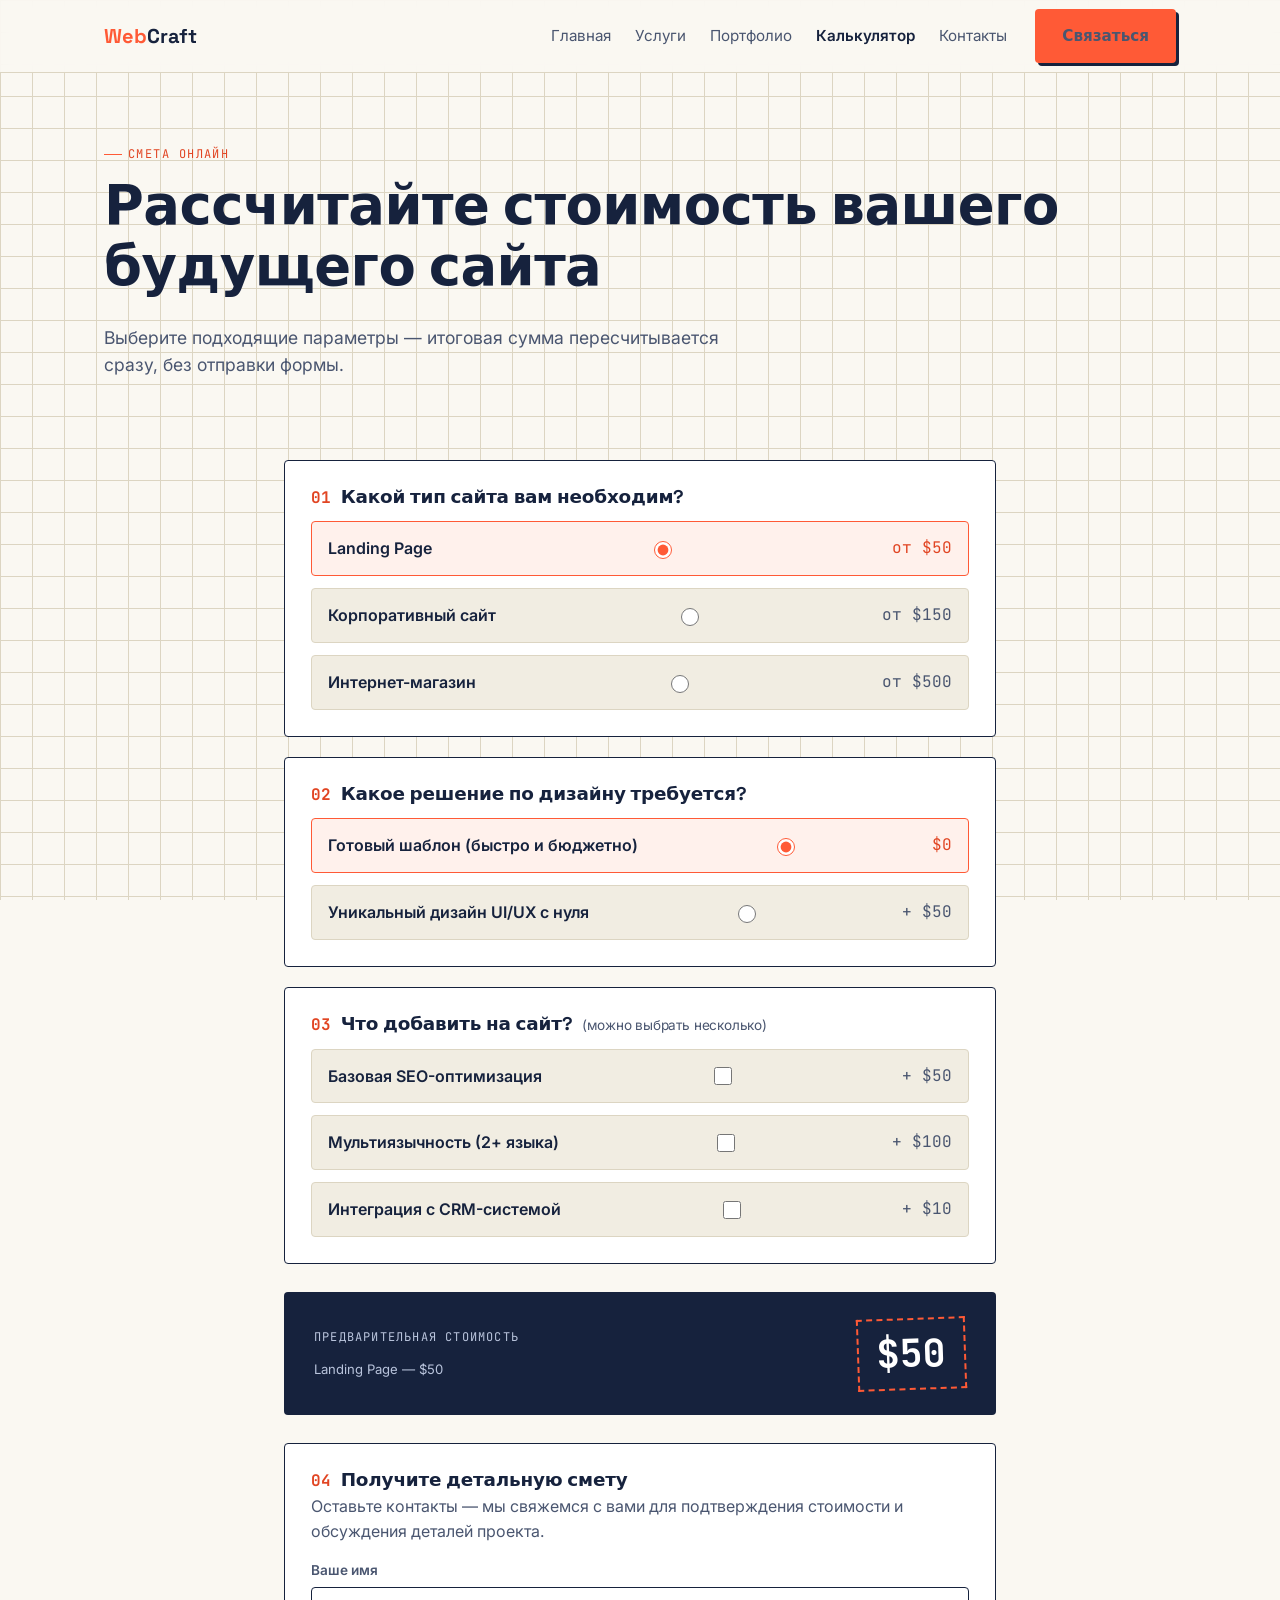
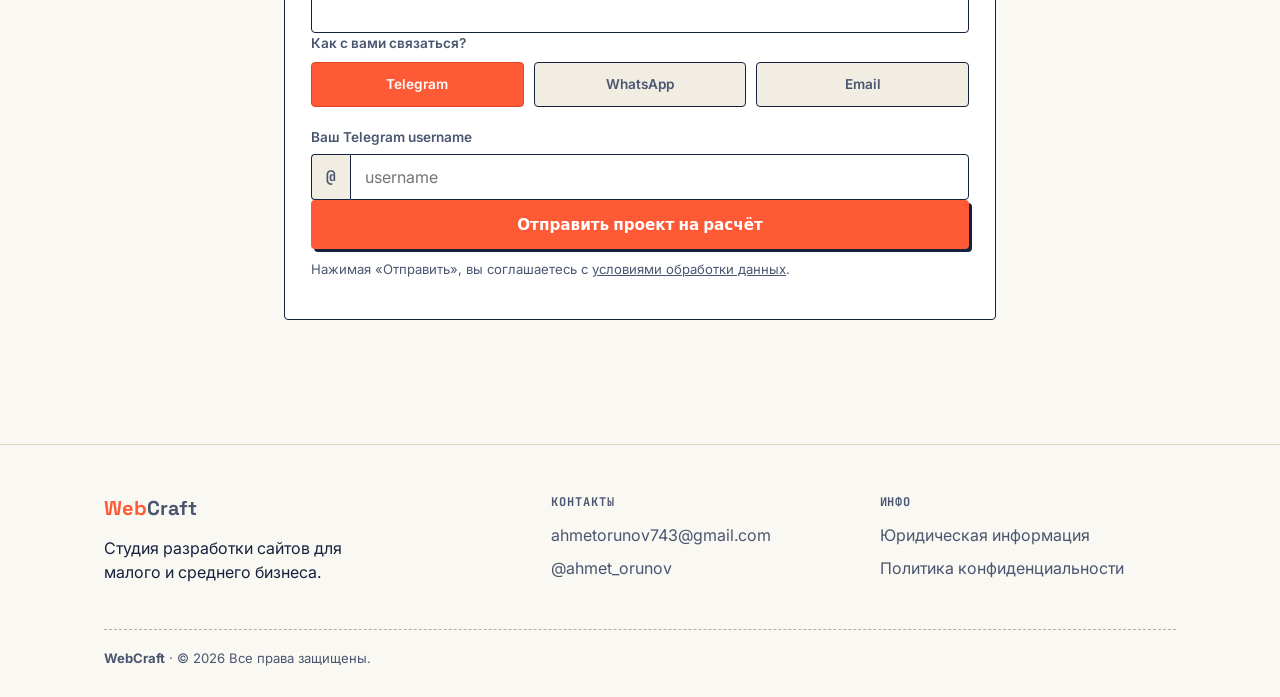
==== commit d3f93cdb: "Add files via upload" ====
--- a/calculator.html
+++ b/calculator.html
@@ -142,6 +142,10 @@
                   <input type="radio" name="Способ связи" value="WhatsApp">
                   <span>WhatsApp</span>
                 </label>
+                <label class="method-option">
+                  <input type="radio" name="Способ связи" value="Email">
+                  <span>Email</span>
+                </label>
               </div>
 
               <div class="method-field" data-method-field="Telegram">
@@ -155,22 +159,33 @@
               <div class="method-field" data-method-field="WhatsApp" hidden>
                 <label for="calc-phone">Номер WhatsApp</label>
                 <div class="phone-row">
-                  <select id="calc-country" name="Код страны" aria-label="Код страны">
-                    <option value="+7">Россия +7</option>
-                    <option value="+7">Казахстан +7</option>
-                    <option value="+375">Беларусь +375</option>
-                    <option value="+380">Украина +380</option>
-                    <option value="+998">Узбекистан +998</option>
-                    <option value="+993">Туркменистан +993</option>
-                    <option value="+992">Таджикистан +992</option>
-                    <option value="+996">Кыргызстан +996</option>
-                    <option value="+374">Армения +374</option>
-                    <option value="+994">Азербайджан +994</option>
-                    <option value="+373">Молдова +373</option>
-                    <option value="+995">Грузия +995</option>
-                  </select>
-                  <input type="tel" id="calc-phone" name="Номер WhatsApp" placeholder="xx xx xx xx" disabled required>
+                  <div class="country-select" data-country-select>
+                    <button type="button" class="country-select-btn" aria-haspopup="listbox" aria-expanded="false" aria-label="Код страны">
+                      <span data-country-display>+993</span>
+                    </button>
+                    <ul class="country-select-list" role="listbox" hidden>
+                      <li role="option" tabindex="0" aria-selected="true" data-code="+993" data-groups="2,2,2,2" data-placeholder="61 64 77 66">Туркменистан +993</li>
+                      <li role="option" tabindex="0" aria-selected="false" data-code="+7" data-groups="3,3,2,2" data-placeholder="912 345 67 89">Россия +7</li>
+                      <li role="option" tabindex="0" aria-selected="false" data-code="+7" data-groups="3,3,2,2" data-placeholder="701 234 56 78">Казахстан +7</li>
+                      <li role="option" tabindex="0" aria-selected="false" data-code="+375" data-groups="2,3,2,2" data-placeholder="29 123 45 67">Беларусь +375</li>
+                      <li role="option" tabindex="0" aria-selected="false" data-code="+380" data-groups="2,3,2,2" data-placeholder="50 123 45 67">Украина +380</li>
+                      <li role="option" tabindex="0" aria-selected="false" data-code="+998" data-groups="2,3,2,2" data-placeholder="90 123 45 67">Узбекистан +998</li>
+                      <li role="option" tabindex="0" aria-selected="false" data-code="+992" data-groups="2,3,2,2" data-placeholder="91 123 45 67">Таджикистан +992</li>
+                      <li role="option" tabindex="0" aria-selected="false" data-code="+996" data-groups="3,3,3" data-placeholder="700 123 456">Кыргызстан +996</li>
+                      <li role="option" tabindex="0" aria-selected="false" data-code="+374" data-groups="2,2,2,2" data-placeholder="77 12 34 56">Армения +374</li>
+                      <li role="option" tabindex="0" aria-selected="false" data-code="+994" data-groups="2,3,2,2" data-placeholder="50 123 45 67">Азербайджан +994</li>
+                      <li role="option" tabindex="0" aria-selected="false" data-code="+373" data-groups="2,2,2,2" data-placeholder="69 12 34 56">Молдова +373</li>
+                      <li role="option" tabindex="0" aria-selected="false" data-code="+995" data-groups="3,2,2,2" data-placeholder="555 12 34 56">Грузия +995</li>
+                    </ul>
+                    <input type="hidden" name="Код страны" value="+993" data-country-value>
+                  </div>
+                  <input type="tel" id="calc-phone" name="Номер WhatsApp" inputmode="numeric" placeholder="61 64 77 66" data-phone-input data-groups="2,2,2,2" disabled required>
                 </div>
+              </div>
+
+              <div class="method-field" data-method-field="Email" hidden>
+                <label for="calc-email">Ваш email</label>
+                <input type="email" id="calc-email" name="Email" placeholder="you@example.com" disabled required>
               </div>
             </div>
 
--- a/style.css
+++ b/style.css
@@ -1,698 +1,506 @@
-/* ==========================================================================
-   ОСНОВНЫЕ СТИЛИ (Переменные и обнуление)
-   ========================================================================== */
-:root {
-    /* Наша цветовая палитра */
-    --bg-dark: #121212;      /* Глубокий темно-серый для фона */
-    --bg-card: #1E1E1E;      /* Чуть светлее для блоков, карточек */
-    --text-main: #E0E0E0;   /* Светло-серый текст (не чисто белый, чтобы не резал глаза) */
-    --text-muted: #A0A0A0;  /* Потускневший текст для описаний */
-    --gold: #D4AF37;        /* Основной золотой акцент */
-    --gold-hover: #F1D57F;  /* Золотой при наведении (светлее) */
-    
-    /* Шрифты и параметры */
-    --font-main: 'Segoe UI', Roboto, Helvetica, Arial, sans-serif;
-    --container-width: 1200px;
-    --transition: all 0.3s ease;
-}
-
-* {
-    margin: 0;
-    padding: 0;
-    box-sizing: border-box;
-}
-
-body {
-    background-color: var(--bg-dark);
-    color: var(--text-main);
-    font-family: var(--font-main);
-    line-height: 1.6;
-    overflow-x: hidden;
-}
-
-a {
-    text-decoration: none;
-    color: inherit;
-    transition: var(--transition);
-}
-
-ul {
-    list-style: none;
-}
-
-img {
-    max-width: 100%;
-    height: auto;
-}
-
-/* Общие элементы */
-.container {
-    max-width: var(--container-width);
-    margin: 0 auto;
-    padding: 0 20px;
-}
-
-.container-narrow {
-    max-width: 800px; /* Для юридических текстов */
-}
-
-.section-title {
-    text-align: center;
-    font-size: 2.5rem;
-    margin-bottom: 50px;
-    text-transform: uppercase;
-    letter-spacing: 2px;
-}
-
-/* Кнопки (Buttons) */
-.btn {
-    display: inline-block;
-    padding: 12px 30px;
-    border-radius: 5px;
-    font-weight: 600;
-    text-transform: uppercase;
-    letter-spacing: 1px;
-    cursor: pointer;
-    border: none;
-    text-align: center;
-}
-
-.btn-primary {
-    background-color: var(--gold);
-    color: #000; /* Черный текст на золотом */
-}
-
-.btn-primary:hover {
-    background-color: var(--gold-hover);
-    transform: translateY(-2px); /* Легкий эффект всплытия */
-}
-
-.btn-secondary {
-    background-color: transparent;
-    border: 2px solid var(--gold);
-    color: var(--gold);
-}
-
-.btn-secondary:hover {
-    background-color: rgba(212, 175, 55, 0.1); /* Прозрачный золотой фон */
-}
-
-.btn-outline {
-    background-color: transparent;
-    border: 2px solid var(--text-main);
-    color: var(--text-main);
-}
-
-.btn-outline:hover {
-    border-color: var(--gold);
-    color: var(--gold);
-}
-
-/* ==========================================================================
-   ШАПКА (Header)
-   ========================================================================== */
-.header {
-    background-color: rgba(18, 18, 18, 0.95); /* Полупрозрачный фон */
-    padding: 20px 0;
-    position: fixed;
-    top: 0;
-    width: 100%;
-    z-index: 1000;
-    border-bottom: 1px solid rgba(212, 175, 55, 0.2); /* Тонкая золотая линия */
-}
-
-.header .container {
-    display: flex;
-    justify-content: space-between;
-    align-items: center;
-}
-
-.logo {
-    font-size: 1.5rem;
-    letter-spacing: 1px;
-}
-
-.logo strong {
-    color: var(--gold); /* "Web" в логотипе золотой */
-}
-
-.navigation ul {
-    display: flex;
-    gap: 30px;
-}
-
-.navigation a {
-    font-weight: 500;
-    position: relative;
-    padding-bottom: 5px;
-}
-
-/* Золотое подчеркивание при наведении (эффект Хай-тек) */
-.navigation a::after {
-    content: '';
-    position: absolute;
-    bottom: 0;
-    left: 0;
-    width: 0;
-    height: 2px;
-    background-color: var(--gold);
-    transition: var(--transition);
-}
-
-.navigation a:hover::after,
-.navigation a.active::after {
-    width: 100%;
-}
-
-.navigation a.active {
-    color: var(--gold);
-}
-
-/* Корректировка отступа для main, чтобы header не перекрывал контент */
-main {
-    margin-top: 80px;
-}
-
-/* ==========================================================================
-   ГЛАВНАЯ СТРАНИЦА (Index.html)
-   ========================================================================== */
-
-/* Hero Section */
-.hero {
-    padding: 100px 0;
-    background: radial-gradient(circle at center, #1E1E1E 0%, #121212 100%); /* Градиент */
-}
-
-.hero .container {
-    display: flex;
-    align-items: center;
-    gap: 50px;
-}
-
-.hero-content {
-    flex: 1;
-}
-
-.hero-content h1 {
-    font-size: 3.5rem;
-    line-height: 1.2;
-    margin-bottom: 20px;
-}
-
-.hero-content p {
-    color: var(--text-muted);
-    font-size: 1.2rem;
-    margin-bottom: 40px;
-}
-
-.hero-buttons {
-    display: flex;
-    gap: 20px;
-}
-
-.hero-image {
-    flex: 1;
-    text-align: right;
-}
-
-.hero-image img {
-    filter: drop-shadow(0 0 15px rgba(212, 175, 55, 0.3)); /* Золотое свечение */
-}
-
-/* Services */
-.services {
-    padding: 80px 0;
-    background-color: var(--bg-card);
-}
-
-.services-grid {
-    display: flex;
-    gap: 30px;
-}
-
-.service-card {
-    flex: 1;
-    background-color: var(--bg-dark);
-    padding: 40px;
-    border-radius: 10px;
-    border: 1px solid transparent;
-    transition: var(--transition);
-    text-align: center;
-}
-
-.service-card:hover {
-    border-color: var(--gold);
-    transform: translateY(-5px);
-}
-
-.service-card h3 {
-    font-size: 1.5rem;
-    margin-bottom: 15px;
-    color: var(--gold);
-}
-
-.service-card p {
-    color: var(--text-muted);
-    margin-bottom: 25px;
-}
-
-.price {
-    font-size: 1.3rem;
-    font-weight: 700;
-    color: var(--text-main);
-    border-bottom: 2px solid var(--gold); /* Подчеркивание цены */
-    padding-bottom: 5px;
-}
-
-/* Portfolio (краткая версия) */
-.portfolio {
-    padding: 80px 0;
-}
-
-.portfolio-grid {
-    display: flex;
-    gap: 30px;
-}
-
-.portfolio-item {
-    flex: 1;
-    position: relative;
-    border-radius: 10px;
-    overflow: hidden;
-    border: 1px solid rgba(212, 175, 55, 0.2);
-}
-
-.portfolio-item img {
-    display: block;
-    width: 100%;
-}
-
-.portfolio-info {
-    position: absolute;
-    bottom: 0;
-    left: 0;
-    width: 100%;
-    padding: 20px;
-    background: linear-gradient(to top, rgba(0,0,0,0.8), transparent);
-}
-
-.portfolio-info h3 {
-    color: var(--gold);
-    font-size: 1.2rem;
-}
-
-/* CTA Block */
-.cta-block {
-    padding: 100px 0;
-    background-color: var(--bg-card);
-    text-align: center;
-    border-top: 1px solid rgba(212, 175, 55, 0.2);
-}
-
-.cta-block h2 {
-    font-size: 2.5rem;
-    margin-bottom: 15px;
-}
-
-.cta-block p {
-    color: var(--text-muted);
-    margin-bottom: 40px;
-    max-width: 600px;
-    margin-left: auto;
-    margin-right: auto;
-}
-
-.btn-large {
-    padding: 15px 40px;
-    font-size: 1.1rem;
-}
-
-/* ==========================================================================
-   КАЛЬКУЛЯТОР (Calculator.html)
-   ========================================================================== */
-.calc-page {
-    padding: 80px 0;
-}
-
-.calc-header {
-    text-align: center;
-    margin-bottom: 60px;
-}
-
-.calc-form {
-    max-width: 800px;
-    margin: 0 auto;
-}
-
-.calc-step {
-    background-color: var(--bg-card);
-    padding: 30px;
-    border-radius: 10px;
-    margin-bottom: 30px;
-    border-left: 3px solid var(--gold); /* Золотая полоса слева */
-}
-
-.calc-step h3 {
-    font-size: 1.3rem;
-    margin-bottom: 25px;
-    color: var(--text-main);
-}
-
-/* Группы опций */
-.radio-group, .checkbox-group {
-    display: flex;
-    flex-direction: column;
-    gap: 15px;
-}
-
-/* Стилизация опции (Label) */
-.calc-option {
-    display: flex;
-    align-items: center;
-    cursor: pointer;
-    position: relative;
-    padding: 10px 0;
-}
-
-/* Скрываем стандартные кружочки и галочки */
-.calc-option input {
-    position: absolute;
-    opacity: 0;
-    cursor: pointer;
-}
-
-/* Кастомный радио-кружок */
-.option-custom, .option-custom-check {
-    width: 20px;
-    height: 20px;
-    border: 2px solid var(--text-muted);
-    margin-right: 15px;
-    transition: var(--transition);
-    display: inline-block;
-}
-
-.option-custom { border-radius: 50%; } /* Круглый */
-.option-custom-check { border-radius: 3px; } /* Квадратный */
-
-/* Стиль при наведении */
-.calc-option:hover .option-custom,
-.calc-option:hover .option-custom-check {
-    border-color: var(--gold);
-}
-
-/* Стиль при выборе (Checked) */
-.calc-option input:checked + .option-custom,
-.calc-option input:checked + .option-custom-check {
-    border-color: var(--gold);
-    background-color: var(--gold);
-    box-shadow: 0 0 10px rgba(212, 175, 55, 0.5); /* Хай-тек свечение */
-}
-
-.option-text {
-    color: var(--text-muted);
-    transition: var(--transition);
-}
-
-.calc-option input:checked ~ .option-text {
-    color: var(--gold); /* Текст становится золотым при выборе */
-    font-weight: 500;
-}
-
-/* Итоговая цена */
-.calc-total {
-    text-align: center;
-    padding: 40px;
-    margin-bottom: 40px;
-    background-color: var(--bg-card);
-    border-radius: 10px;
-    border: 2px solid var(--gold);
-}
-
-.calc-total h4 {
-    text-transform: uppercase;
-    letter-spacing: 1px;
-    margin-bottom: 10px;
-}
-
-.total-price {
-    font-size: 3rem;
-    font-weight: 800;
-    color: var(--gold);
-}
-
-/* Лид-форма */
-.calc-lead-form {
-    text-align: center;
-}
-
-.form-inputs {
-    margin-top: 30px;
-    display: flex;
-    flex-direction: column;
-    gap: 15px;
-    max-width: 400px;
-    margin-left: auto;
-    margin-right: auto;
-}
-
-/* Вводы (Inputs) в стиле хай-тек */
-.form-inputs input {
-    padding: 15px;
-    background-color: var(--bg-card);
-    border: 1px solid #333;
-    color: var(--text-main);
-    border-radius: 5px;
-    transition: var(--transition);
-}
-
-.form-inputs input:focus {
-    outline: none;
-    border-color: var(--gold); /* Золотая рамка при фокусе */
-    box-shadow: 0 0 10px rgba(212, 175, 55, 0.2);
-}
-
-/* ==========================================================================
-   ЮРИДИЧЕСКАЯ ИНФОРМАЦИЯ (Legal.html)
-   ========================================================================== */
-.legal-page {
-    padding: 80px 0;
-}
-
-.legal-section h1 {
-    font-size: 2.5rem;
-    margin-bottom: 10px;
-}
-
-.last-updated {
-    color: var(--text-muted);
-    margin-bottom: 30px;
-}
-
-hr {
-    border: 0;
-    height: 1px;
-    background: linear-gradient(to right, var(--gold), transparent);
-    margin-bottom: 40px;
-}
-
-.legal-block {
-    margin-bottom: 40px;
-}
-
-.legal-block h2 {
-    color: var(--gold);
-    margin-bottom: 20px;
-    font-size: 1.5rem;
-}
-
-.legal-block p {
-    color: var(--text-muted);
-    margin-bottom: 15px;
-}
-
-.legal-block ul {
-    margin-left: 20px;
-    list-style: disc;
-    color: var(--text-muted);
-    margin-bottom: 15px;
-}
-
-.legal-block a {
-    color: var(--gold);
-    border-bottom: 1px solid var(--gold);
-}
-
-.legal-table {
-    width: 100%;
-    border-collapse: collapse;
-    margin-top: 20px;
-}
-
-.legal-table td {
-    padding: 15px;
-    border-bottom: 1px solid #333;
-    color: var(--text-muted);
-}
-
-.legal-table tr:hover td {
-    background-color: rgba(255, 255, 255, 0.02); /* Легкий блик */
-}
-
-.legal-table td strong {
-    color: var(--text-main);
-}
-
-/* ==========================================================================
-   ПОДВАЛ (Footer)
-   ========================================================================== */
-.footer {
-    padding: 60px 0;
-    background-color: #0A0A0A; /* Чуть темнее основного фона */
-    border-top: 1px solid rgba(212, 175, 55, 0.2);
-}
-
-.footer-grid {
-    display: flex;
-    justify-content: space-between;
-    gap: 40px;
-}
-
-.footer-brand h3 { font-size: 1.5rem; margin-bottom: 10px; }
-.footer-brand strong { color: var(--gold); }
-.footer-brand p { color: var(--text-muted); font-size: 0.9rem; }
-
-.footer-contacts h4, .footer-links h4 {
-    text-transform: uppercase;
-    letter-spacing: 1px;
-    margin-bottom: 15px;
-    color: var(--text-main);
-}
-
-.footer-contacts p, .footer-links a {
-    color: var(--text-muted);
-    font-size: 0.9rem;
-    margin-bottom: 8px;
-    display: block;
-}
-
-.footer-links a:hover,
-.footer-links a.active {
-    color: var(--gold);
-}
-/* ==========================================================================
-   СТРАНИЦА КОНТАКТОВ (Contacts.html)
-   ========================================================================== */
-.contacts-page {
-    padding: 80px 0;
-}
-
-.contacts-header {
-    text-align: center;
-    margin-bottom: 60px;
-}
-
-.contacts-grid {
-    display: flex;
-    gap: 50px;
-}
-
-.contacts-info, .contacts-form-box {
-    flex: 1;
-    background-color: var(--bg-card);
-    padding: 40px;
-    border-radius: 10px;
-    border: 1px solid rgba(212, 175, 55, 0.1);
-}
-
-.contacts-info h2, .contacts-form-box h2 {
-    font-size: 1.8rem;
-    color: var(--gold);
-    margin-bottom: 15px;
-}
-
-.contacts-description {
-    color: var(--text-muted);
-    margin-bottom: 30px;
-}
-
-/* Сводка контактов */
-.info-meta {
-    display: flex;
-    flex-direction: column;
-    gap: 20px;
-    margin-bottom: 30px;
-}
-
-.meta-item {
-    display: flex;
-    flex-direction: column;
-    border-bottom: 1px solid #333;
-    padding-bottom: 10px;
-}
-
-.meta-label {
-    font-size: 0.85rem;
-    color: var(--text-muted);
-    text-transform: uppercase;
-    letter-spacing: 1px;
-}
-
-.meta-value {
-    font-size: 1.2rem;
-    font-weight: 500;
-    margin-top: 5px;
-}
-
-.meta-value:hover {
-    color: var(--gold);
-}
-
-.text-gold {
-    color: var(--gold);
-}
-
-/* Блок карты */
-.contacts-map-box {
-    margin-top: 20px;
-}
-
-.map-placeholder {
-    background-color: var(--bg-dark);
-    height: 200px;
-    border-radius: 5px;
-    border: 1px dashed var(--gold);
-    display: flex;
-    justify-content: center;
-    align-items: center;
-    color: var(--text-muted);
-    font-size: 0.9rem;
-}
-
-/* Форма */
-.feedback-form {
-    display: flex;
-    flex-direction: column;
-    gap: 20px;
-    margin-top: 30px;
-}
-
-.form-group input, .form-group textarea {
-    width: 100%;
-    padding: 15px;
-    background-color: var(--bg-dark);
-    border: 1px solid #333;
-    color: var(--text-main);
-    border-radius: 5px;
-    font-family: var(--font-main);
-    transition: var(--transition);
-}
-
-.form-group input:focus, .form-group textarea:focus {
-    outline: none;
-    border-color: var(--gold);
-    box-shadow: 0 0 10px rgba(212, 175, 55, 0.2);
-}
-
-.btn-full {
-    width: 100%;
-}+/* ==========================================================================
+   WebCraft — design tokens
+   Идея: студия "строит" сайты — поэтому визуальный язык — чертёж/blueprint.
+   Бумага в тонкую сетку, синие линии чертежа, оранжевый штамп-акцент.
+   ========================================================================== */
+
+:root{
+  --paper:        #FAF8F2;
+  --paper-dim:     #F1EDE2;
+  --ink:           #16223D;
+  --ink-soft:      #4A5670;
+  --blueprint:     #2C4870;
+  --blueprint-dk:  #16223D;
+  --grid-line:     #DCD5C2;
+  --signal:        #FF5A36;
+  --signal-dk:     #E14523;
+  --line-dashed:   #B9AE92;
+
+  --font-display: "Space Grotesk", "Schibsted Grotesk", system-ui, sans-serif;
+  --font-body:    "Inter", system-ui, -apple-system, sans-serif;
+  --font-mono:    "JetBrains Mono", "Fira Code", ui-monospace, monospace;
+
+  --radius: 4px;
+  --max-w: 1120px;
+}
+
+@media (prefers-reduced-motion: reduce){
+  *{ animation-duration: .001ms !important; animation-iteration-count: 1 !important; transition-duration: .001ms !important; }
+}
+
+*{ box-sizing: border-box; }
+html{ scroll-behavior: smooth; }
+body{
+  margin: 0;
+  background: var(--paper);
+  background-image:
+    linear-gradient(var(--grid-line) 1px, transparent 1px),
+    linear-gradient(90deg, var(--grid-line) 1px, transparent 1px);
+  background-size: 32px 32px;
+  background-attachment: fixed;
+  color: var(--ink);
+  font-family: var(--font-body);
+  font-size: 16px;
+  line-height: 1.55;
+  -webkit-font-smoothing: antialiased;
+}
+
+img{ max-width: 100%; display: block; }
+a{ color: inherit; }
+
+.wrap{
+  max-width: var(--max-w);
+  margin: 0 auto;
+  padding: 0 24px;
+}
+
+h1, h2, h3{
+  font-family: var(--font-display);
+  font-weight: 700;
+  line-height: 1.12;
+  letter-spacing: -0.01em;
+  margin: 0 0 .5em;
+  color: var(--blueprint-dk);
+}
+h1{ font-size: clamp(2.1rem, 5vw, 3.4rem); }
+h2{ font-size: clamp(1.6rem, 3.4vw, 2.2rem); }
+h3{ font-size: 1.15rem; }
+p{ margin: 0 0 1em; }
+.lede{ font-size: 1.1rem; color: var(--ink-soft); max-width: 640px; }
+
+.eyebrow{
+  display: inline-flex;
+  align-items: center;
+  gap: .5em;
+  font-family: var(--font-mono);
+  font-size: .75rem;
+  letter-spacing: .12em;
+  text-transform: uppercase;
+  color: var(--signal-dk);
+  margin-bottom: .9em;
+}
+.eyebrow::before{
+  content: "";
+  width: 18px; height: 1px;
+  background: var(--signal);
+  display: inline-block;
+}
+
+/* ---------- Header / Nav ---------- */
+.site-header{
+  position: sticky; top: 0; z-index: 50;
+  background: rgba(250,248,242,.92);
+  backdrop-filter: blur(6px);
+  border-bottom: 1px solid var(--grid-line);
+}
+.site-header .wrap{
+  display: flex; align-items: center; justify-content: space-between;
+  height: 72px;
+}
+.logo{
+  font-family: var(--font-display);
+  font-weight: 700;
+  font-size: 1.25rem;
+  text-decoration: none;
+  color: var(--blueprint-dk);
+}
+.logo b{ color: var(--signal); }
+
+.nav-toggle{
+  display: none;
+  background: none; border: 1px solid var(--ink); border-radius: var(--radius);
+  width: 40px; height: 40px; cursor: pointer;
+  position: relative;
+}
+.nav-toggle span, .nav-toggle span::before, .nav-toggle span::after{
+  content: ""; position: absolute; left: 9px; right: 9px; height: 2px; background: var(--ink);
+}
+.nav-toggle span{ top: 19px; }
+.nav-toggle span::before{ top: -6px; }
+.nav-toggle span::after{ top: 6px; }
+
+.main-nav{
+  display: flex; align-items: center; gap: 28px;
+}
+.main-nav ul{
+  display: flex; gap: 24px; list-style: none; margin: 0; padding: 0;
+  font-size: .95rem;
+}
+.main-nav a{
+  text-decoration: none;
+  color: var(--ink-soft);
+}
+.main-nav a:hover, .main-nav a.is-active{ color: var(--blueprint-dk); }
+.main-nav a[aria-current="page"]{ color: var(--ink); font-weight: 600; }
+
+/* ---------- Buttons ---------- */
+.btn{
+  display: inline-flex; align-items: center; justify-content: center; gap: .5em;
+  font-family: var(--font-display);
+  font-weight: 600;
+  font-size: .95rem;
+  padding: 14px 26px;
+  border-radius: var(--radius);
+  text-decoration: none;
+  border: 1.5px solid transparent;
+  cursor: pointer;
+  transition: transform .15s ease, box-shadow .15s ease, background .15s ease;
+}
+.btn:focus-visible{ outline: 3px solid var(--blueprint); outline-offset: 2px; }
+.btn-primary{
+  background: var(--signal); color: #fff;
+  box-shadow: 3px 3px 0 0 var(--blueprint-dk);
+}
+.btn-primary:hover{ transform: translate(-2px,-2px); box-shadow: 5px 5px 0 0 var(--blueprint-dk); }
+.btn-ghost{
+  background: transparent; border-color: var(--ink);
+  color: var(--ink);
+}
+.btn-ghost:hover{ background: var(--ink); color: var(--paper); }
+.btn-block{ width: 100%; }
+
+/* ---------- Hero ---------- */
+.hero{ padding: 64px 0 56px; }
+.hero-grid{
+  display: grid; grid-template-columns: 1.1fr .9fr; gap: 48px; align-items: center;
+}
+.hero-actions{ display: flex; flex-wrap: wrap; gap: 14px; margin-top: 28px; }
+.hero-figure{
+  position: relative;
+  border: 1.5px solid var(--ink);
+  border-radius: var(--radius);
+  padding: 10px;
+  background: #fff;
+  transform: rotate(1deg);
+}
+.hero-figure img{ border-radius: 2px; }
+.hero-figure::after{
+  content: "FIG. 01 — MAKET";
+  position: absolute; bottom: -12px; right: 14px;
+  font-family: var(--font-mono); font-size: .65rem; letter-spacing: .08em;
+  background: var(--paper); padding: 2px 8px; color: var(--ink-soft);
+  border: 1px solid var(--grid-line);
+}
+
+/* ---------- Sections ---------- */
+.section{ padding: 64px 0; }
+.section-head{ max-width: 640px; margin-bottom: 40px; }
+
+/* Service cards */
+.card-grid{
+  display: grid; grid-template-columns: repeat(3, 1fr); gap: 20px;
+}
+.service-card{
+  background: #fff;
+  border: 1.5px solid var(--ink);
+  border-radius: var(--radius);
+  padding: 28px;
+  position: relative;
+}
+.service-card .price{
+  font-family: var(--font-mono);
+  font-size: 1.4rem;
+  color: var(--signal-dk);
+  margin-top: 14px;
+}
+.service-card .price span{ font-size: .8rem; color: var(--ink-soft); }
+.service-tag{
+  position: absolute; top: -11px; left: 24px;
+  background: var(--blueprint-dk); color: #fff;
+  font-family: var(--font-mono); font-size: .68rem; letter-spacing: .08em;
+  padding: 3px 8px; border-radius: 2px;
+}
+
+/* Portfolio */
+.portfolio-grid{
+  display: grid; grid-template-columns: repeat(2, 1fr); gap: 24px;
+}
+.case-card{
+  background: #fff; border: 1.5px solid var(--ink); border-radius: var(--radius);
+  overflow: hidden;
+}
+.case-card figure{ margin: 0; border-bottom: 1.5px solid var(--ink); }
+.case-card img{ width: 100%; aspect-ratio: 16/10; object-fit: cover; }
+.case-card .case-body{ padding: 18px 20px; }
+.case-type{
+  font-family: var(--font-mono); font-size: .7rem; letter-spacing: .07em;
+  text-transform: uppercase; color: var(--signal-dk);
+}
+
+/* CTA band */
+.cta-band{
+  background: var(--blueprint-dk);
+  color: var(--paper);
+  border-radius: var(--radius);
+  padding: 48px;
+  text-align: center;
+  position: relative;
+  overflow: hidden;
+}
+.cta-band h2{ color: #fff; }
+.cta-band p{ color: #C8D0E0; max-width: 480px; margin-inline: auto; }
+.cta-band::before{
+  content: "";
+  position: absolute; inset: 0;
+  background-image: linear-gradient(rgba(255,255,255,.06) 1px, transparent 1px),
+                     linear-gradient(90deg, rgba(255,255,255,.06) 1px, transparent 1px);
+  background-size: 28px 28px;
+  pointer-events: none;
+}
+
+/* ---------- Footer ---------- */
+.site-footer{
+  border-top: 1px solid var(--grid-line);
+  padding: 48px 0 28px;
+  margin-top: 40px;
+}
+.footer-grid{
+  display: grid; grid-template-columns: 1.4fr 1fr 1fr; gap: 32px;
+  padding-bottom: 28px;
+}
+.footer-grid h4{
+  font-family: var(--font-mono); font-size: .75rem; letter-spacing: .08em;
+  text-transform: uppercase; color: var(--ink-soft); margin: 0 0 12px;
+}
+.footer-grid ul{ list-style: none; margin: 0; padding: 0; }
+.footer-grid li{ margin-bottom: 8px; }
+.footer-grid a{ text-decoration: none; color: var(--ink-soft); }
+.footer-grid a:hover{ color: var(--ink); }
+.footer-bottom{
+  border-top: 1px dashed var(--line-dashed);
+  padding-top: 18px;
+  display: flex; justify-content: space-between; flex-wrap: wrap; gap: 8px;
+  font-size: .82rem; color: var(--ink-soft);
+}
+
+/* ---------- Calculator ---------- */
+.calc-step{
+  background: #fff; border: 1.5px solid var(--ink); border-radius: var(--radius);
+  padding: 26px; margin-bottom: 20px;
+}
+.calc-step h3{ display: flex; align-items: baseline; gap: 10px; }
+.calc-step h3 .num{
+  font-family: var(--font-mono); color: var(--signal-dk); font-size: 1rem;
+}
+.option-grid{ display: grid; gap: 12px; margin-top: 14px; }
+.option-card{
+  display: flex; align-items: center; justify-content: space-between; gap: 12px;
+  border: 1.5px solid var(--grid-line);
+  border-radius: var(--radius);
+  padding: 14px 16px;
+  cursor: pointer;
+  background: var(--paper-dim);
+  transition: border-color .15s ease, background .15s ease;
+}
+.option-card:hover{ border-color: var(--blueprint); }
+.option-card input{ accent-color: var(--signal); width: 18px; height: 18px; }
+.option-card .opt-label{ font-weight: 600; }
+.option-card .opt-price{ font-family: var(--font-mono); color: var(--ink-soft); }
+.option-card:has(input:checked){
+  border-color: var(--signal);
+  background: #FFF1EC;
+}
+.option-card:has(input:checked) .opt-price{ color: var(--signal-dk); }
+
+.calc-total-stamp{
+  display: flex; align-items: center; justify-content: space-between; gap: 20px;
+  background: var(--blueprint-dk); color: #fff;
+  border-radius: var(--radius);
+  padding: 26px 30px;
+  margin: 28px 0;
+}
+.calc-total-stamp .label{
+  font-family: var(--font-mono); font-size: .75rem; letter-spacing: .1em; text-transform: uppercase; color: #B9C4DC;
+}
+.calc-total-stamp .amount{
+  font-family: var(--font-mono); font-size: 2.4rem; font-weight: 700;
+  border: 2px dashed var(--signal);
+  padding: 4px 18px;
+  transform: rotate(-2deg);
+  display: inline-block;
+}
+.calc-total-stamp .amount.pulse{ animation: pulse .35s ease; }
+@keyframes pulse{ 0%{ transform: rotate(-2deg) scale(1); } 50%{ transform: rotate(-2deg) scale(1.06); } 100%{ transform: rotate(-2deg) scale(1); } }
+
+.field label{
+  display: block; font-size: .85rem; font-weight: 600; margin-bottom: 6px; color: var(--ink-soft);
+}
+.field input, .field textarea, .field select{
+  width: 100%;
+  font-family: var(--font-body);
+  font-size: 1rem;
+  padding: 12px 14px;
+  border: 1.5px solid var(--ink);
+  border-radius: var(--radius);
+  background: #fff;
+  color: var(--ink);
+}
+.field input:focus, .field textarea:focus{
+  outline: 3px solid var(--blueprint); outline-offset: 1px;
+}
+.field-row{ display: grid; grid-template-columns: 1fr 1fr; gap: 16px; }
+.form-note{ font-size: .82rem; color: var(--ink-soft); margin-top: 10px; }
+.form-status{ margin-top: 14px; font-weight: 600; }
+.form-status.ok{ color: #1A7A4C; }
+.form-status.err{ color: var(--signal-dk); }
+
+/* Способ связи: переключатель Telegram / WhatsApp */
+[hidden]{ display: none !important; }
+.method-toggle{
+  display: flex; gap: 10px; margin: 8px 0 14px;
+}
+.method-option{
+  flex: 1; position: relative; text-align: center;
+  padding: 11px 12px;
+  border: 1.5px solid var(--ink);
+  border-radius: var(--radius);
+  font-weight: 600; font-size: .92rem;
+  cursor: pointer;
+  background: var(--paper-dim);
+  transition: background .15s ease, color .15s ease, border-color .15s ease;
+}
+.method-option input{
+  position: absolute; inset: 0; opacity: 0; margin: 0; cursor: pointer;
+}
+.method-option:has(input:checked){
+  background: var(--signal); color: #fff; border-color: var(--signal-dk);
+}
+.method-option:has(input:focus-visible){ outline: 3px solid var(--blueprint); outline-offset: 2px; }
+
+.method-field{ margin-top: 4px; }
+.method-field label{
+  display: block; font-size: .85rem; font-weight: 600; margin-bottom: 6px; color: var(--ink-soft);
+}
+
+.input-prefix{ display: flex; }
+.input-prefix .prefix{
+  display: flex; align-items: center;
+  padding: 0 14px;
+  border: 1.5px solid var(--ink); border-right: none;
+  border-radius: var(--radius) 0 0 var(--radius);
+  background: var(--paper-dim);
+  font-family: var(--font-mono); font-weight: 700; color: var(--ink-soft);
+}
+.input-prefix input{ border-radius: 0 var(--radius) var(--radius) 0; }
+
+.phone-row{ display: flex; }
+.phone-row input{ flex: 1; border-radius: 0 var(--radius) var(--radius) 0; }
+.phone-row input:disabled,
+.input-prefix input:disabled{ background: var(--paper-dim); color: var(--ink-soft); cursor: not-allowed; }
+
+/* Компактный выбор кода страны: свёрнут — только код (+993),
+   развёрнут — список с названиями стран и кодами */
+.country-select{ position: relative; flex: 0 0 96px; }
+.country-select-btn{
+  width: 100%; height: 100%;
+  display: flex; align-items: center; gap: 6px;
+  padding: 12px 10px;
+  border: 1.5px solid var(--ink); border-right: none;
+  border-radius: var(--radius) 0 0 var(--radius);
+  background: #fff;
+  font-family: var(--font-mono); font-size: .85rem; font-weight: 700; color: var(--ink);
+  cursor: pointer; text-align: left;
+}
+.country-select-btn::after{ content: "▾"; margin-left: auto; font-size: .7em; color: var(--ink-soft); }
+.country-select-btn:disabled{ background: var(--paper-dim); color: var(--ink-soft); cursor: not-allowed; }
+.country-select-btn:focus-visible{ outline: 3px solid var(--blueprint); outline-offset: 2px; }
+
+.country-select-list{
+  position: absolute; top: calc(100% + 6px); left: 0; z-index: 20;
+  width: 240px; max-height: 260px; overflow-y: auto;
+  margin: 0; padding: 6px; list-style: none;
+  background: #fff; border: 1.5px solid var(--ink); border-radius: var(--radius);
+  box-shadow: 0 10px 28px rgba(20, 24, 38, .16);
+}
+.country-select-list li{
+  display: flex; align-items: center; justify-content: space-between; gap: 10px;
+  padding: 9px 10px; border-radius: 6px;
+  font-size: .92rem; cursor: pointer;
+}
+.country-select-list li:hover,
+.country-select-list li:focus{ background: var(--blueprint); color: #fff; outline: none; }
+.country-select-list li[aria-selected="true"]{ font-weight: 700; background: var(--paper-dim); }
+.country-select-list li[aria-selected="true"]:hover,
+.country-select-list li[aria-selected="true"]:focus{ background: var(--blueprint); color: #fff; }
+
+/* ---------- Страница "заявка отправлена" ---------- */
+.thanks-screen{
+  min-height: 70vh;
+  display: flex; align-items: center; justify-content: center;
+  text-align: center; padding: 40px 24px;
+}
+.thanks-stamp{
+  border: 2px dashed var(--signal);
+  border-radius: var(--radius);
+  padding: 48px 40px;
+  background: #fff;
+  max-width: 460px;
+  transform: rotate(-1deg);
+}
+.thanks-stamp .check{
+  width: 56px; height: 56px; margin: 0 auto 18px;
+  border-radius: 50%;
+  background: var(--blueprint-dk);
+  color: #fff;
+  display: flex; align-items: center; justify-content: center;
+  font-size: 1.6rem;
+}
+
+/* ---------- Contacts page ---------- */
+.contact-grid{ display: grid; grid-template-columns: .9fr 1.1fr; gap: 40px; align-items: start; }
+.contact-list{ list-style: none; margin: 0; padding: 0; }
+.contact-list li{
+  display: flex; gap: 14px; padding: 14px 0; border-bottom: 1px dashed var(--line-dashed);
+}
+.contact-list .ico{
+  font-family: var(--font-mono); color: var(--signal-dk); width: 22px; flex-shrink: 0;
+}
+.map-frame{
+  margin-top: 18px; border: 1.5px solid var(--ink); border-radius: var(--radius);
+  overflow: hidden; background: #fff;
+}
+.map-frame iframe{ width: 100%; height: 260px; border: 0; display: block; }
+
+/* ---------- Legal / prose pages ---------- */
+.prose{ max-width: 720px; }
+.prose h2{ margin-top: 2em; }
+.prose ul{ padding-left: 1.2em; }
+.prose hr{ border: none; border-top: 1px dashed var(--line-dashed); margin: 2em 0; }
+.updated{
+  font-family: var(--font-mono); font-size: .82rem; color: var(--ink-soft);
+}
+
+/* ---------- Skip link / a11y ---------- */
+.skip-link{
+  position: absolute; left: -999px; top: 0;
+  background: var(--signal); color: #fff; padding: 10px 16px; z-index: 100;
+}
+.skip-link:focus{ left: 12px; top: 12px; }
+
+/* ---------- Responsive ---------- */
+@media (max-width: 860px){
+  .hero-grid{ grid-template-columns: 1fr; }
+  .card-grid{ grid-template-columns: 1fr; }
+  .portfolio-grid{ grid-template-columns: 1fr; }
+  .footer-grid{ grid-template-columns: 1fr; gap: 22px; }
+  .contact-grid{ grid-template-columns: 1fr; }
+  .field-row{ grid-template-columns: 1fr; }
+}
+@media (max-width: 720px){
+  .nav-toggle{ display: block; }
+  .main-nav{
+    position: fixed; inset: 72px 0 auto 0;
+    background: var(--paper);
+    border-bottom: 1px solid var(--grid-line);
+    flex-direction: column; align-items: stretch;
+    padding: 16px 24px 24px;
+    transform: translateY(-12px);
+    opacity: 0; pointer-events: none;
+    transition: opacity .18s ease, transform .18s ease;
+  }
+  .main-nav.is-open{ opacity: 1; transform: translateY(0); pointer-events: auto; }
+  .main-nav ul{ flex-direction: column; gap: 4px; }
+  .main-nav ul a{ display: block; padding: 10px 0; }
+  .main-nav .btn{ margin-top: 10px; }
+  .calc-total-stamp{ flex-direction: column; align-items: flex-start; gap: 12px; }
+}
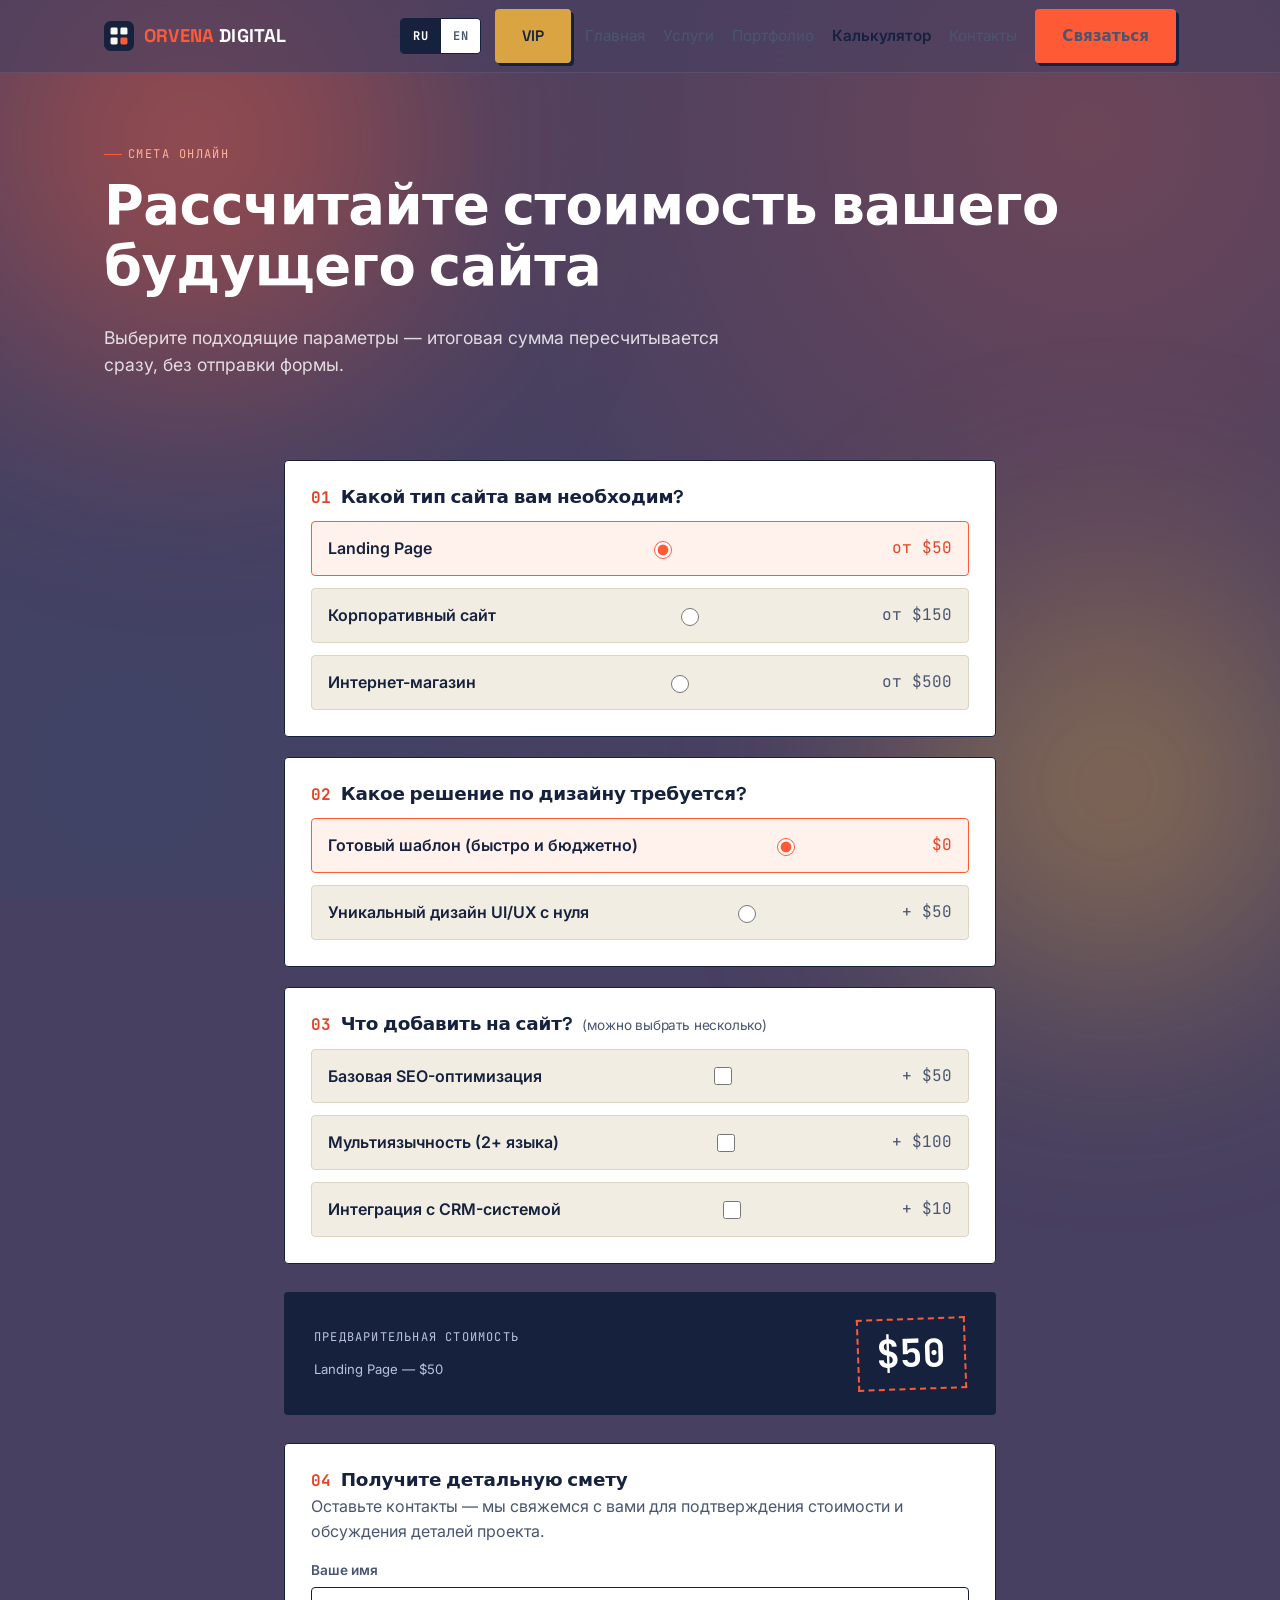
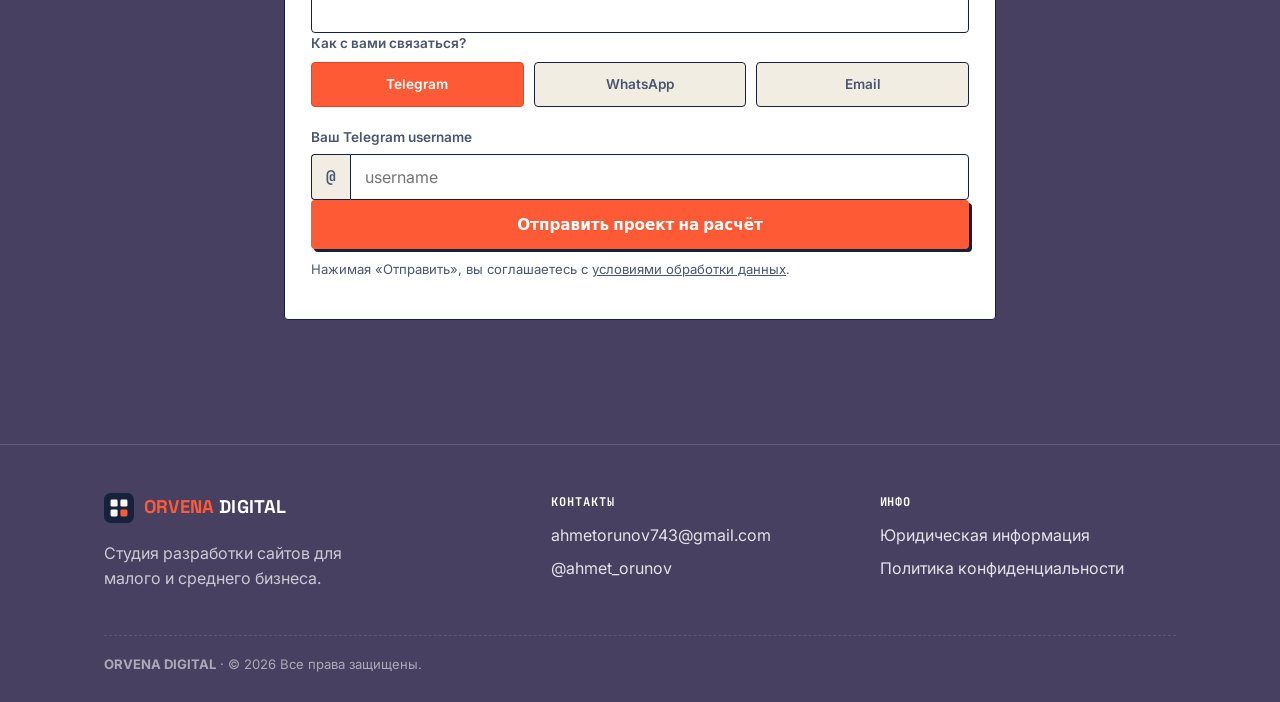
==== commit ae0e179b: "Add files via upload" ====
--- a/calculator.html
+++ b/calculator.html
@@ -3,11 +3,11 @@
 <head>
   <meta charset="UTF-8">
   <meta name="viewport" content="width=device-width, initial-scale=1.0">
-  <title>Калькулятор стоимости разработки сайта | WebCraft</title>
+  <title>Калькулятор стоимости разработки сайта | ORVENA DIGITAL</title>
   <meta name="description" content="Рассчитайте предварительную стоимость вашего сайта онлайн: выберите тип сайта, дизайн и нужные опции — итог обновляется сразу.">
 
   <meta property="og:type" content="website">
-  <meta property="og:title" content="Калькулятор стоимости разработки сайта | WebCraft">
+  <meta property="og:title" content="Калькулятор стоимости разработки сайта | ORVENA DIGITAL">
   <meta property="og:description" content="Выберите параметры — получите предварительную смету за 2 минуты.">
   <meta property="og:image" content="https://ahmetorunov743.github.io/WebCraft/images.jfif">
   <meta property="og:url" content="https://ahmetorunov743.github.io/WebCraft/calculator.html">
@@ -19,45 +19,61 @@
   <link rel="stylesheet" href="style.css">
 </head>
 <body>
-  <a class="skip-link" href="#main">Перейти к содержимому</a>
+  <a class="skip-link" href="#main" data-i18n="skip_link">Перейти к содержимому</a>
 
   <header class="site-header">
     <div class="wrap">
-      <a class="logo" href="index.html"><b>Web</b>Craft</a>
+      <a class="logo" href="index.html">
+        <svg class="logo-mark" viewBox="0 0 64 64" aria-hidden="true" focusable="false">
+          <rect width="64" height="64" rx="14" fill="#16223D"/>
+          <rect x="14" y="14" width="15" height="15" rx="3" fill="#FAF8F2"/>
+          <rect x="35" y="14" width="15" height="15" rx="3" fill="#FAF8F2"/>
+          <rect x="14" y="35" width="15" height="15" rx="3" fill="#FAF8F2"/>
+          <rect x="35" y="35" width="15" height="15" rx="3" fill="#FF5A36"/>
+        </svg>
+        <span class="logo-text"><b>ORVENA</b> DIGITAL</span>
+      </a>
+      <div class="header-right">
+        <div class="lang-toggle" data-lang-toggle role="group" aria-label="Язык / Language">
+          <button type="button" class="lang-btn" data-lang="ru" aria-pressed="true">RU</button>
+          <button type="button" class="lang-btn" data-lang="en" aria-pressed="false">EN</button>
+        </div>
+        <a class="btn btn-vip" href="vip.html" data-i18n="nav_vip">VIP</a>
       <button class="nav-toggle" aria-label="Открыть меню" aria-expanded="false">
         <span></span>
       </button>
       <nav class="main-nav">
         <ul>
-          <li><a href="index.html">Главная</a></li>
-          <li><a href="index.html#services">Услуги</a></li>
-          <li><a href="index.html#portfolio">Портфолио</a></li>
-          <li><a href="calculator.html" aria-current="page">Калькулятор</a></li>
-          <li><a href="contacts.html">Контакты</a></li>
+          <li><a href="index.html" data-i18n="nav_home">Главная</a></li>
+          <li><a href="index.html#services" data-i18n="nav_services">Услуги</a></li>
+          <li><a href="index.html#portfolio" data-i18n="nav_portfolio">Портфолио</a></li>
+          <li><a href="calculator.html" aria-current="page" data-i18n="nav_calculator">Калькулятор</a></li>
+          <li><a href="contacts.html" data-i18n="nav_contacts">Контакты</a></li>
         </ul>
-        <a class="btn btn-primary" href="contacts.html">Связаться</a>
+        <a class="btn btn-primary" href="contacts.html" data-i18n="nav_cta_contacts">Связаться</a>
       </nav>
+      </div>
     </div>
   </header>
 
   <main id="main">
-    <section class="section" style="padding-bottom:0;">
+    <section class="section page-intro" style="padding-bottom:0;">
       <div class="wrap">
-        <p class="eyebrow">Смета онлайн</p>
-        <h1>Рассчитайте стоимость вашего будущего сайта</h1>
-        <p class="lede">Выберите подходящие параметры — итоговая сумма пересчитывается сразу, без отправки формы.</p>
+        <p class="eyebrow" data-i18n="calc_eyebrow">Смета онлайн</p>
+        <h1 data-i18n="calc_h1">Рассчитайте стоимость вашего будущего сайта</h1>
+        <p class="lede" data-i18n="calc_lede">Выберите подходящие параметры — итоговая сумма пересчитывается сразу, без отправки формы.</p>
       </div>
     </section>
 
     <section class="section">
       <div class="wrap" style="max-width:760px;">
         <form data-calculator action="https://formspree.io/f/mojojoqe" method="POST">
-          <input type="hidden" name="_subject" value="Заявка с калькулятора WebCraft">
-          <input type="hidden" name="subject" value="Заявка с калькулятора WebCraft">
+          <input type="hidden" name="_subject" value="Заявка с калькулятора ORVENA DIGITAL">
+          <input type="hidden" name="subject" value="Заявка с калькулятора ORVENA DIGITAL">
           <input type="hidden" name="_next" value="https://ahmetorunov743.github.io/WebCraft/thanks.html">
 
           <div class="calc-step">
-            <h3><span class="num">01</span> Какой тип сайта вам необходим?</h3>
+            <h3><span class="num">01</span> <span data-i18n="calc_step1_h3">Какой тип сайта вам необходим?</span></h3>
             <div class="option-grid">
               <label class="option-card">
                 <span class="opt-label">Landing Page</span>
@@ -78,7 +94,7 @@
           </div>
 
           <div class="calc-step">
-            <h3><span class="num">02</span> Какое решение по дизайну требуется?</h3>
+            <h3><span class="num">02</span> <span data-i18n="calc_step2_h3">Какое решение по дизайну требуется?</span></h3>
             <div class="option-grid">
               <label class="option-card">
                 <span class="opt-label">Готовый шаблон (быстро и бюджетно)</span>
@@ -94,7 +110,7 @@
           </div>
 
           <div class="calc-step">
-            <h3><span class="num">03</span> Что добавить на сайт? <span style="font-family:var(--font-body); font-weight:400; font-size:.85rem; color:var(--ink-soft);">(можно выбрать несколько)</span></h3>
+            <h3><span class="num">03</span> <span data-i18n="calc_step3_h3">Что добавить на сайт?</span> <span style="font-family:var(--font-body); font-weight:400; font-size:.85rem; color:var(--ink-soft);" data-i18n="calc_step3_hint">(можно выбрать несколько)</span></h3>
             <div class="option-grid">
               <label class="option-card">
                 <span class="opt-label">Базовая SEO-оптимизация</span>
@@ -123,7 +139,7 @@
           </div>
 
           <div class="calc-step">
-            <h3><span class="num">04</span> Получите детальную смету</h3>
+            <h3><span class="num">04</span> <span data-i18n="calc_step4_h3">Получите детальную смету</span></h3>
             <p style="color:var(--ink-soft); margin-top:-6px;">Оставьте контакты — мы свяжемся с вами для подтверждения стоимости и обсуждения деталей проекта.</p>
 
             <div class="field">
@@ -205,26 +221,35 @@
     <div class="wrap">
       <div class="footer-grid">
         <div>
-          <a class="logo" href="index.html"><b>Web</b>Craft</a>
-          <p style="margin-top:12px; max-width:280px;">Студия разработки сайтов для малого и среднего бизнеса.</p>
+          <a class="logo" href="index.html">
+        <svg class="logo-mark" viewBox="0 0 64 64" aria-hidden="true" focusable="false">
+          <rect width="64" height="64" rx="14" fill="#16223D"/>
+          <rect x="14" y="14" width="15" height="15" rx="3" fill="#FAF8F2"/>
+          <rect x="35" y="14" width="15" height="15" rx="3" fill="#FAF8F2"/>
+          <rect x="14" y="35" width="15" height="15" rx="3" fill="#FAF8F2"/>
+          <rect x="35" y="35" width="15" height="15" rx="3" fill="#FF5A36"/>
+        </svg>
+        <span class="logo-text"><b>ORVENA</b> DIGITAL</span>
+      </a>
+          <p style="margin-top:12px; max-width:280px;" data-i18n="footer_tagline">Студия разработки сайтов для малого и среднего бизнеса.</p>
         </div>
         <div>
-          <h4>Контакты</h4>
+          <h4 data-i18n="footer_contacts_h">Контакты</h4>
           <ul>
             <li><a href="mailto:ahmetorunov743@gmail.com">ahmetorunov743@gmail.com</a></li>
             <li><a href="https://t.me/ahmet_orunov">@ahmet_orunov</a></li>
           </ul>
         </div>
         <div>
-          <h4>Инфо</h4>
+          <h4 data-i18n="footer_info_h">Инфо</h4>
           <ul>
-            <li><a href="legal.html">Юридическая информация</a></li>
-            <li><a href="privacy.html">Политика конфиденциальности</a></li>
+            <li><a href="legal.html" data-i18n="footer_legal">Юридическая информация</a></li>
+            <li><a href="privacy.html" data-i18n="footer_privacy">Политика конфиденциальности</a></li>
           </ul>
         </div>
       </div>
       <div class="footer-bottom">
-        <span><b>WebCraft</b> · © <span data-year>2026</span> Все права защищены.</span>
+        <span><b>ORVENA DIGITAL</b> · © <span data-year>2026</span> <span data-i18n="footer_rights">Все права защищены.</span></span>
       </div>
     </div>
   </footer>
--- a/style.css
+++ b/style.css
@@ -1,7 +1,8 @@
 /* ==========================================================================
-   WebCraft — design tokens
-   Идея: студия "строит" сайты — поэтому визуальный язык — чертёж/blueprint.
-   Бумага в тонкую сетку, синие линии чертежа, оранжевый штамп-акцент.
+   ORVENA DIGITAL — design tokens
+   Основной сайт: тёмно-фиолетовый фон с плавающим градиентом, контент —
+   на светлых "плавающих" панелях. VIP — отдельная, более насыщенная
+   стилистика (см. блок VIP в конце файла).
    ========================================================================== */
 
 :root{
@@ -15,6 +16,12 @@
   --signal:        #FF5A36;
   --signal-dk:     #E14523;
   --line-dashed:   #B9AE92;
+  --vip-gold:      #D9A441;
+  --vip-gold-dk:   #B9842A;
+  --ink-2:         #1E2F52;
+
+  --bg-page:       #484061;
+  --bg-page-dim:   #3B3553;
 
   --font-display: "Space Grotesk", "Schibsted Grotesk", system-ui, sans-serif;
   --font-body:    "Inter", system-ui, -apple-system, sans-serif;
@@ -32,17 +39,41 @@
 html{ scroll-behavior: smooth; }
 body{
   margin: 0;
-  background: var(--paper);
+  position: relative;
+  isolation: isolate;
+  background-color: var(--bg-page);
   background-image:
-    linear-gradient(var(--grid-line) 1px, transparent 1px),
-    linear-gradient(90deg, var(--grid-line) 1px, transparent 1px);
-  background-size: 32px 32px;
+    radial-gradient(circle at 85% 15%, rgba(255,90,54,.20), transparent 45%),
+    radial-gradient(circle at 10% 85%, rgba(44,72,112,.30), transparent 45%);
   background-attachment: fixed;
   color: var(--ink);
   font-family: var(--font-body);
   font-size: 16px;
   line-height: 1.55;
   -webkit-font-smoothing: antialiased;
+  overflow-x: hidden;
+}
+body::before, body::after{
+  content: ""; position: fixed; z-index: -1; pointer-events: none;
+  border-radius: 50%; filter: blur(95px); opacity: .55;
+}
+body::before{
+  width: 58vw; height: 58vw; top: -18vw; left: -14vw;
+  background: radial-gradient(circle, var(--signal) 0%, transparent 70%);
+  animation: float-blob-a 28s ease-in-out infinite;
+}
+body::after{
+  width: 50vw; height: 50vw; bottom: -16vw; right: -12vw;
+  background: radial-gradient(circle, var(--vip-gold) 0%, transparent 70%);
+  animation: float-blob-b 34s ease-in-out infinite;
+}
+@keyframes float-blob-a{
+  0%, 100%{ transform: translate(0,0) scale(1); }
+  50%{ transform: translate(7vw, 9vw) scale(1.18); }
+}
+@keyframes float-blob-b{
+  0%, 100%{ transform: translate(0,0) scale(1); }
+  50%{ transform: translate(-6vw, -7vw) scale(1.12); }
 }
 
 img{ max-width: 100%; display: block; }
@@ -98,13 +129,44 @@
   height: 72px;
 }
 .logo{
+  display: inline-flex; align-items: center; gap: 10px;
   font-family: var(--font-display);
   font-weight: 700;
-  font-size: 1.25rem;
+  font-size: 1.15rem;
   text-decoration: none;
   color: var(--blueprint-dk);
 }
 .logo b{ color: var(--signal); }
+.logo-mark{ width: 30px; height: 30px; flex: 0 0 30px; display: block; }
+.logo-text{ letter-spacing: .01em; }
+
+.header-right{ display: flex; align-items: center; gap: 14px; }
+
+/* ---------- Переключатель языка RU / EN ---------- */
+.lang-toggle{
+  display: inline-flex;
+  border: 1.5px solid var(--ink);
+  border-radius: var(--radius);
+  overflow: hidden;
+  flex: 0 0 auto;
+}
+.lang-btn{
+  font-family: var(--font-mono);
+  font-size: .75rem; font-weight: 700; letter-spacing: .04em;
+  padding: 9px 12px;
+  background: #fff; color: var(--ink-soft);
+  border: none; cursor: pointer;
+}
+.lang-btn + .lang-btn{ border-left: 1.5px solid var(--ink); }
+.lang-btn.is-active{ background: var(--ink); color: #fff; }
+.lang-btn:focus-visible{ outline: 3px solid var(--blueprint); outline-offset: 2px; }
+
+/* ---------- Кнопка VIP ---------- */
+.btn-vip{
+  background: var(--vip-gold); color: var(--ink);
+  box-shadow: 3px 3px 0 0 var(--blueprint-dk);
+}
+.btn-vip:hover{ transform: translate(-2px,-2px); box-shadow: 5px 5px 0 0 var(--blueprint-dk); }
 
 .nav-toggle{
   display: none;
@@ -120,10 +182,10 @@
 .nav-toggle span::after{ top: 6px; }
 
 .main-nav{
-  display: flex; align-items: center; gap: 28px;
+  display: flex; align-items: center; gap: 18px;
 }
 .main-nav ul{
-  display: flex; gap: 24px; list-style: none; margin: 0; padding: 0;
+  display: flex; gap: 18px; list-style: none; margin: 0; padding: 0;
   font-size: .95rem;
 }
 .main-nav a{
@@ -470,7 +532,207 @@
   font-family: var(--font-mono); font-size: .82rem; color: var(--ink-soft);
 }
 
-/* ---------- Skip link / a11y ---------- */
+/* ==========================================================================
+   VIP-страница — отдельная стилистика, намеренно отличается от
+   основного сайта: глубокий бордовый "бархат", золото, орнамент.
+   Образ — отреставрированный старинный особняк, а не айти-стартап.
+   ========================================================================== */
+.vip-page{
+  --vip-wine:      #2A1620;
+  --vip-wine-2:    #3A1F2C;
+  --vip-wine-3:    #4A2737;
+  --vip-cream:     #F5E9D8;
+  --vip-gold-soft: #F0D58C;
+
+  background-color: var(--vip-wine);
+  background-image:
+    radial-gradient(circle at 50% 0%, rgba(217,164,65,.16), transparent 55%),
+    url("data:image/svg+xml,%3Csvg xmlns='http://www.w3.org/2000/svg' width='84' height='84'%3E%3Cg fill='none' stroke='%23D9A441' stroke-opacity='0.16' stroke-width='1'%3E%3Cpath d='M42 4 L80 42 L42 80 L4 42 Z'/%3E%3Ccircle cx='42' cy='42' r='3' fill='%23D9A441' fill-opacity='0.22' stroke='none'/%3E%3C/g%3E%3C/svg%3E");
+  background-size: auto, 84px 84px;
+  color: var(--vip-cream);
+}
+body.vip-page::before, body.vip-page::after{ display: none; }
+
+.vip-page .site-header{
+  background: rgba(42,22,32,.7);
+  border-bottom: 1px solid rgba(217,164,65,.25);
+}
+.vip-page .logo, .vip-page .logo-text{ color: var(--vip-cream); }
+.vip-page .lang-btn{ background: var(--vip-wine-2); color: var(--vip-cream); border-color: rgba(217,164,65,.35); }
+.vip-page .lang-btn.is-active{ background: var(--vip-gold); color: var(--vip-wine); }
+.vip-page .lang-btn + .lang-btn{ border-left-color: rgba(217,164,65,.35); }
+
+.vip-back{
+  display: inline-flex; align-items: center; gap: 8px;
+  font-family: var(--font-mono); font-size: .82rem; letter-spacing: .03em;
+  color: var(--vip-gold-soft); text-decoration: none;
+  padding: 8px 4px;
+}
+.vip-back:hover{ color: var(--vip-cream); }
+.vip-back svg{ width: 16px; height: 16px; }
+
+.vip-shell{ max-width: 660px; margin: 0 auto; padding: 24px 24px 96px; }
+
+.vip-eyebrow{
+  font-family: "Playfair Display", var(--font-display), serif;
+  font-style: italic; font-weight: 700;
+  font-size: .95rem; letter-spacing: .04em;
+  color: var(--vip-gold-soft); margin: 28px 0 14px;
+}
+.vip-h1{
+  font-family: "Playfair Display", var(--font-display), serif;
+  font-weight: 700;
+  font-size: clamp(2.1rem, 5vw, 3rem); line-height: 1.15; margin: 0 0 18px;
+  color: var(--vip-cream);
+}
+.vip-lede{ color: rgba(245,233,216,.82); font-size: 1.05rem; line-height: 1.65; margin: 0 0 32px; max-width: 540px; }
+
+.vip-perks{ list-style: none; margin: 0 0 36px; padding: 0; display: grid; gap: 14px; }
+.vip-perks li{
+  display: flex; gap: 12px; align-items: baseline;
+  font-size: .96rem; color: rgba(245,233,216,.92);
+}
+.vip-perks li::before{ content: "✦"; color: var(--vip-gold); flex: 0 0 auto; font-size: .85em; }
+
+/* Карточка-"рама": двойная золотая рамка, как у старинного сертификата */
+.vip-card{
+  background: linear-gradient(180deg, var(--vip-wine-2), var(--vip-wine-3));
+  border: 1px solid rgba(217,164,65,.45);
+  outline: 1px solid rgba(217,164,65,.18);
+  outline-offset: 6px;
+  border-radius: 4px;
+  padding: 34px;
+  position: relative;
+  margin-bottom: 6px;
+}
+.vip-card::before, .vip-card::after{
+  content: "❖"; position: absolute; color: var(--vip-gold); font-size: 1rem; opacity: .8;
+}
+.vip-card::before{ top: -11px; left: -11px; }
+.vip-card::after{ bottom: -11px; right: -11px; }
+
+.vip-google-btn{
+  display: flex; align-items: center; justify-content: center; gap: 10px;
+  width: 100%; padding: 15px 20px;
+  background: var(--vip-cream); color: #1f1f1f;
+  border: none; border-radius: 3px;
+  font-family: var(--font-body); font-size: .95rem; font-weight: 600;
+  cursor: pointer;
+  box-shadow: 0 6px 18px rgba(0,0,0,.35);
+}
+.vip-google-btn:hover{ background: #fff; }
+.vip-google-btn:focus-visible{ outline: 3px solid var(--vip-gold); outline-offset: 2px; }
+.vip-google-btn svg{ width: 20px; height: 20px; flex: 0 0 20px; }
+
+.vip-divider{
+  display: flex; align-items: center; gap: 12px; margin: 24px 0;
+  font-family: "Playfair Display", serif; font-style: italic; font-size: .85rem;
+  color: rgba(245,233,216,.5);
+}
+.vip-divider::before, .vip-divider::after{ content:""; flex:1; height:1px; background: rgba(217,164,65,.3); }
+
+.vip-email-toggle{
+  display: block; margin: 0 auto; background: none; border: none;
+  color: rgba(245,233,216,.6); font-size: .85rem; text-decoration: underline;
+  cursor: pointer; padding: 4px;
+}
+.vip-email-form{ display: none; gap: 10px; margin-top: 14px; }
+.vip-email-form.is-open{ display: flex; }
+.vip-email-form input{
+  flex: 1; padding: 12px 14px; border-radius: 3px;
+  border: 1px solid rgba(217,164,65,.4); background: var(--vip-wine);
+  color: var(--vip-cream); font-family: var(--font-body);
+}
+.vip-email-form input::placeholder{ color: rgba(245,233,216,.4); }
+.vip-email-form button{
+  padding: 12px 18px; border-radius: 3px; border: 1px solid var(--vip-gold);
+  background: transparent; color: var(--vip-gold-soft); font-weight: 700; cursor: pointer;
+}
+
+.vip-note{ margin-top: 16px; font-size: .8rem; color: rgba(245,233,216,.45); text-align: center; }
+.vip-note[data-gsi-status="error"]{ color: #E8A0A0; }
+
+/* ---------- Личный кабинет (после входа) ---------- */
+.vip-dashboard{ display: none; }
+.vip-dashboard.is-active{ display: block; }
+.vip-gate.is-hidden{ display: none; }
+
+.vip-greet{
+  display: flex; align-items: center; justify-content: space-between; gap: 16px;
+  margin-bottom: 8px; flex-wrap: wrap;
+}
+.vip-greet-user{ display: flex; align-items: center; gap: 12px; }
+.vip-greet-avatar{
+  width: 42px; height: 42px; border-radius: 50%; background: var(--vip-gold);
+  color: var(--vip-wine); display: flex; align-items: center; justify-content: center;
+  font-weight: 700; font-family: "Playfair Display", serif; flex: 0 0 42px;
+}
+.vip-signout{ background:none; border:none; color: rgba(245,233,216,.5); font-size:.82rem; text-decoration: underline; cursor: pointer; }
+
+.vip-benefits{ display: grid; gap: 16px; grid-template-columns: repeat(2, 1fr); margin: 28px 0 32px; }
+.vip-benefit{
+  background: var(--vip-wine-2); border: 1px solid rgba(217,164,65,.25); border-radius: 4px;
+  padding: 18px;
+}
+.vip-benefit b{ display:block; font-family: "Playfair Display", serif; margin-bottom:6px; color: var(--vip-cream); }
+.vip-benefit span{ font-size: .88rem; color: rgba(245,233,216,.65); }
+
+.vip-status-row{ display:flex; align-items:center; gap:10px; margin-bottom:18px; flex-wrap: wrap; }
+.vip-status-badge{
+  font-family: var(--font-mono); font-size: .78rem; letter-spacing:.04em;
+  padding: 6px 12px; border-radius: 999px; background: rgba(245,233,216,.1); color: rgba(245,233,216,.8);
+}
+.vip-status-badge[data-status="pending"]{ background: rgba(217,164,65,.22); color: var(--vip-gold-soft); }
+.vip-status-badge[data-status="done"]{ background: rgba(79,216,155,.18); color: #4FD89B; }
+
+.vip-submit-btn{
+  width: 100%; padding: 16px; border-radius: 3px; border: 1px solid var(--vip-gold);
+  background: var(--vip-gold); color: var(--vip-wine); font-weight: 700; font-size: 1rem;
+  font-family: "Playfair Display", serif;
+  cursor: pointer; box-shadow: 0 8px 22px rgba(0,0,0,.4);
+}
+.vip-submit-btn:hover{ background: var(--vip-gold-soft); }
+.vip-submit-btn:disabled{ opacity:.6; cursor:not-allowed; }
+
+/* ---------- VIP-калькулятор ---------- */
+.vip-calc-step{
+  background: var(--vip-wine-2); border: 1px solid rgba(217,164,65,.25); border-radius: 6px;
+  padding: 22px; margin-bottom: 16px;
+}
+.vip-calc-step h3{
+  font-family: "Playfair Display", serif; color: var(--vip-cream);
+  font-size: 1.05rem; margin: 0 0 14px;
+}
+.vip-calc-step .num{ color: var(--vip-gold); font-family: var(--font-mono); margin-right: 6px; }
+.vip-option-grid{ display: grid; gap: 10px; }
+.vip-option-card{
+  display: flex; align-items: center; justify-content: space-between; gap: 12px;
+  border: 1px solid rgba(217,164,65,.3); border-radius: 4px; padding: 14px 16px;
+  cursor: pointer; background: var(--vip-wine);
+}
+.vip-option-card:has(input:checked){
+  border-color: var(--vip-gold); background: rgba(217,164,65,.14);
+}
+.vip-option-card input{ accent-color: var(--vip-gold); }
+.vip-opt-label{ font-weight: 600; color: var(--vip-cream); }
+.vip-opt-meta{ display:flex; flex-direction:column; align-items:flex-end; gap:2px; }
+.vip-opt-price{ font-family: var(--font-mono); color: var(--vip-gold-soft); font-weight:700; }
+.vip-opt-time{ font-size: .75rem; color: rgba(245,233,216,.55); }
+
+.vip-total-card{
+  background: linear-gradient(135deg, var(--vip-wine-3), var(--vip-wine-2));
+  border: 1px solid var(--vip-gold); border-radius: 6px;
+  padding: 24px; text-align: center; margin: 20px 0;
+}
+.vip-total-amount{ font-family:"Playfair Display", serif; font-size: 2.2rem; color: var(--vip-gold-soft); }
+.vip-total-time{ font-size: .88rem; color: rgba(245,233,216,.75); margin-top: 6px; }
+.vip-total-note{ font-size: .78rem; color: rgba(245,233,216,.5); margin-top: 10px; line-height: 1.5; }
+
+@media (max-width: 560px){
+  .vip-benefits{ grid-template-columns: 1fr; }
+  .vip-shell{ padding: 16px 18px 72px; }
+  .vip-card{ padding: 24px; outline-offset: 4px; }
+}
 .skip-link{
   position: absolute; left: -999px; top: 0;
   background: var(--signal); color: #fff; padding: 10px 16px; z-index: 100;
@@ -486,7 +748,7 @@
   .contact-grid{ grid-template-columns: 1fr; }
   .field-row{ grid-template-columns: 1fr; }
 }
-@media (max-width: 720px){
+@media (max-width: 900px){
   .nav-toggle{ display: block; }
   .main-nav{
     position: fixed; inset: 72px 0 auto 0;
@@ -504,3 +766,62 @@
   .main-nav .btn{ margin-top: 10px; }
   .calc-total-stamp{ flex-direction: column; align-items: flex-start; gap: 12px; }
 }
+@media (max-width: 480px){
+  .header-right{ gap: 8px; }
+  .logo-text{ font-size: .95rem; }
+  .lang-btn{ padding: 8px 9px; font-size: .7rem; }
+  .btn-vip{ padding: 10px 14px; font-size: .85rem; }
+}
+
+/* ==========================================================================
+   Контраст на новом тёмном фоне.
+   Карточки (.service-card, .case-card, .calc-step и т.д.) остаются
+   светлыми внутри — их текст не трогаем. Эти правила — только для
+   заголовков/текста, который лежит "голым" прямо на фоне страницы.
+   ========================================================================== */
+.site-header{
+  background: rgba(72,64,97,.62);
+  backdrop-filter: blur(16px);
+  -webkit-backdrop-filter: blur(16px);
+  border-bottom: 1px solid rgba(255,255,255,.08);
+}
+.site-header .logo{ color: #fff; }
+.site-header .logo-text{ color: #fff; }
+
+.eyebrow{ color: #FFB199; }
+
+.hero h1, .page-intro h1,
+.hero .lede, .page-intro .lede{ color: #fff; }
+.hero .lede, .page-intro .lede{ color: rgba(255,255,255,.82); }
+
+.section-head h2{ color: #fff; }
+
+/* Контакты: две колонки оборачиваем в светлые "плавающие" панели,
+   чтобы текст и список координат остались читаемыми. */
+.contact-grid > div{
+  background: rgba(255,255,255,.94);
+  backdrop-filter: blur(14px);
+  border-radius: 14px;
+  padding: 28px;
+}
+@media (max-width: 720px){
+  .contact-grid > div{ padding: 22px; }
+}
+
+/* Юридические страницы: весь текст — на светлой "бумажной" панели. */
+.prose{
+  background: rgba(255,255,255,.96);
+  border-radius: 16px;
+  padding: 40px;
+  box-shadow: 0 20px 60px rgba(0,0,0,.25);
+}
+@media (max-width: 600px){
+  .prose{ padding: 26px; }
+}
+
+.site-footer{ border-top-color: rgba(255,255,255,.14); color: rgba(255,255,255,.72); }
+.site-footer .logo, .site-footer .logo-text{ color: #fff; }
+.site-footer h4{ color: #fff; }
+.site-footer a{ color: rgba(255,255,255,.85); }
+.site-footer a:hover{ color: var(--vip-gold); }
+.footer-bottom{ border-top-color: rgba(255,255,255,.12) !important; color: rgba(255,255,255,.55) !important; }
